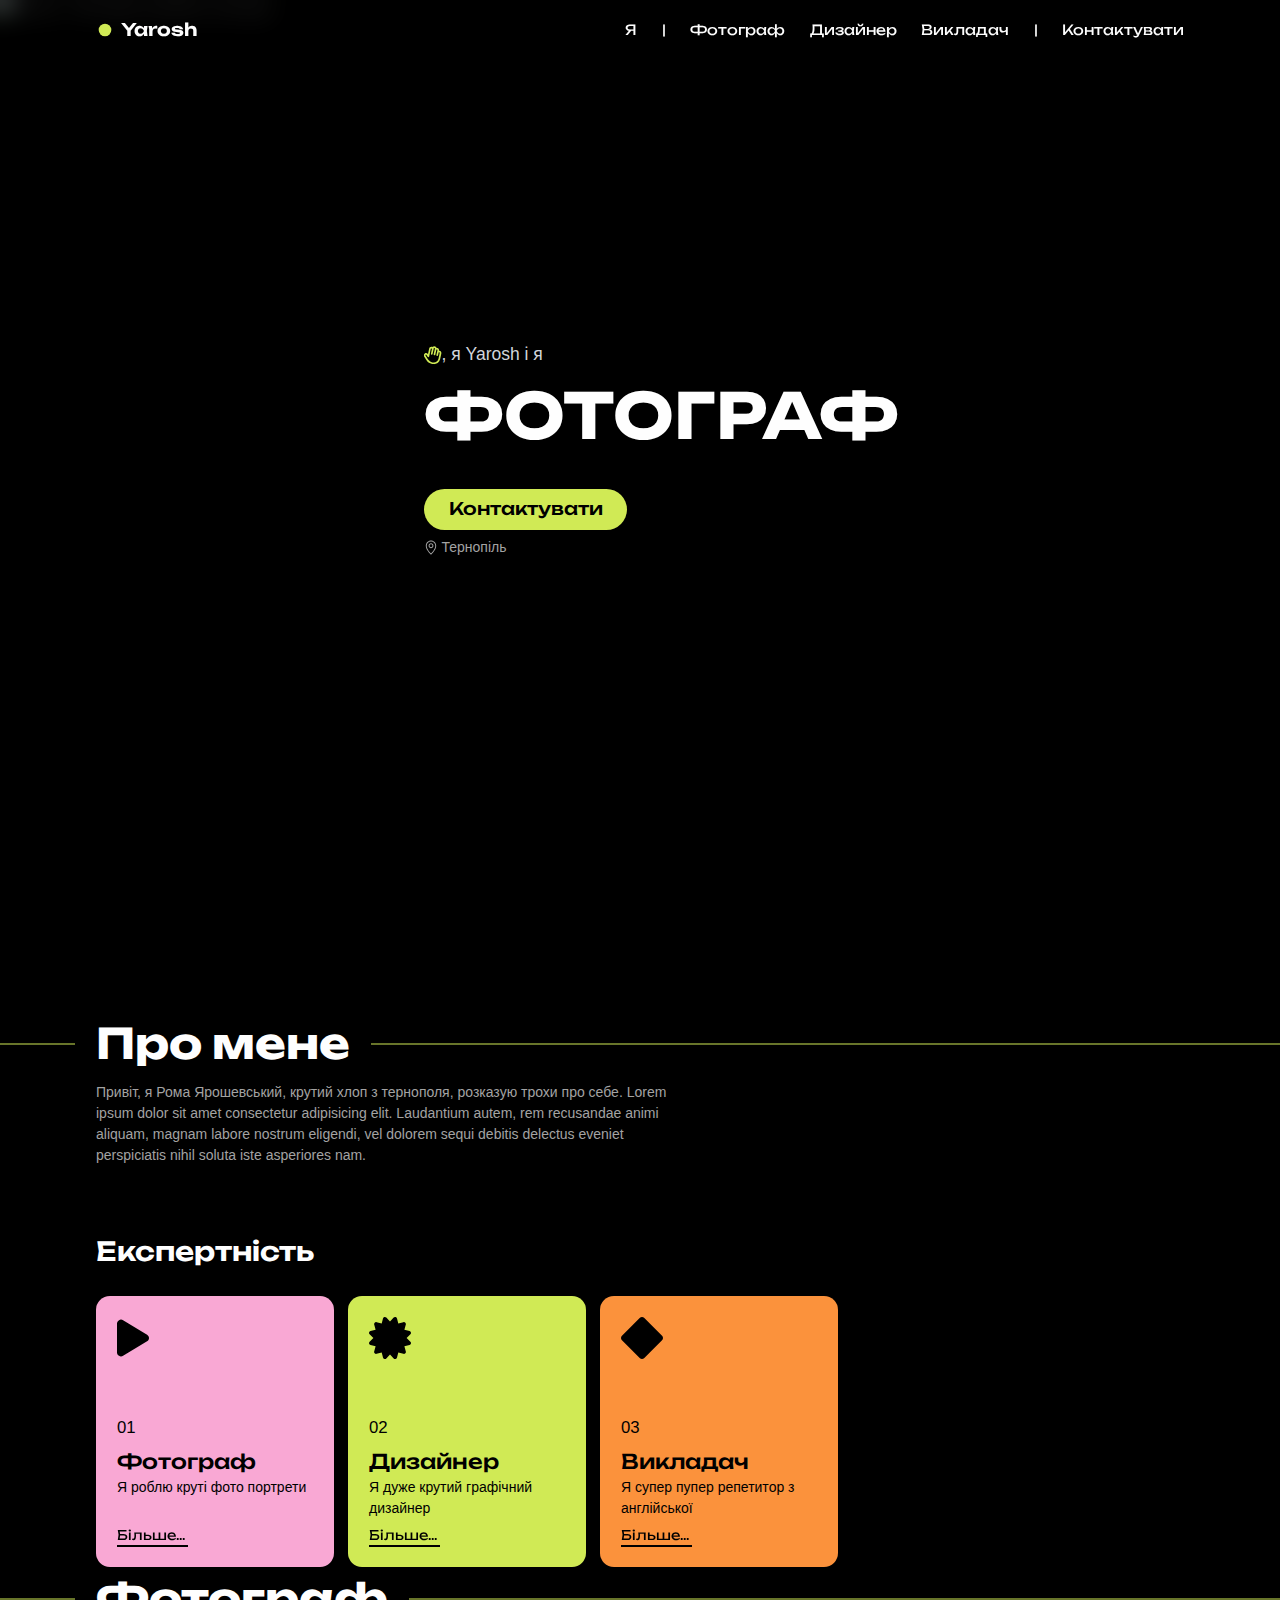
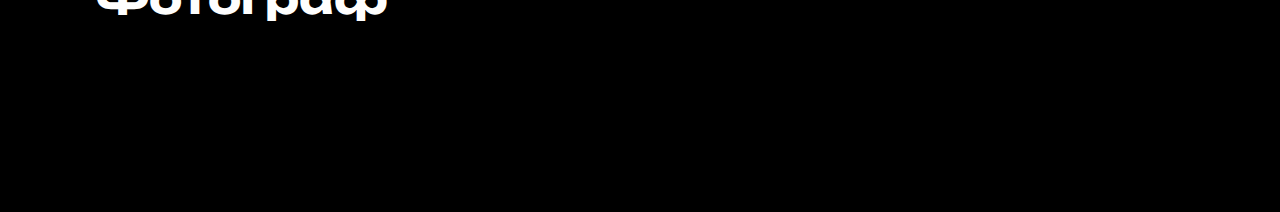
==== index.html @ 1e0125aa "modify a lot" ====
<!DOCTYPE html>
<html lang="uk" class="scroll-smooth">
<head>
    <meta charset="UTF-8">
    <meta name="viewport" content="width=device-width, initial-scale=1.0">
    <title>Yarosh</title>

    <link rel="shortcut icon" href="./static/img/logo.svg" type="image/svg+xml">
    <link rel="stylesheet" href="./static/index.css">
    <script src="./static/index.js" defer></script>
    <script src="./static/tw.js"></script>
</head>
<body class="bg-black overflow-x-hidden mb-52">
    <nav class="top-0 fixed w-screen left-0 bg-black bg-opacity-70 py-5 backdrop-blur-md z-10">
        <section class="flex justify-between items-center">
            <h1 class="font-semibold text-xl flex items-center gap-2 select-none">
                <img src="./static/img/logo.svg" alt="Yarosh - Фотограф, дизайнер, викладач" class="w-5">
                Yarosh
            </h1>
            <div class="flex gap-7">
                <a href="#about">Я</a>
                <a class="dummy select-none">|</a>
                <a href="#photo">Фотограф</a>
                <a href="#design">Дизайнер</a>
                <a href="#tutor">Викладач</a>
                <a class="dummy select-none">|</a>
                <a href="#contact">Контактувати</a>
            </div>
        </section>
    </nav>
    <section class="max-w-none min-h-screen py-16 flex-col flex justify-center items-end">
        <img class="absolute h-screen left-0 top-0 -z-10" 
            src="./static/img/hero.jpg" alt="Yarosh - Фотограф, дизайнер, викладач">
        <div style="width:800px">
            <p class="text-xl flex items-center mb-5 text-gray-300">
                <img src="./static/img/hero.hand.svg" alt="Hello!" class="w-5 rotate-12">,
                я Yarosh і я
            </p>
            <h1 class="text-7xl uppercase font-bold" data-hero-changing-text></h1>
            <a href="#contact" class="brand-btn">Контактувати</a>
            <p class="flex gap-1 mt-2">
                <img src="./static/img/hero.pin.svg" alt="Я з Тернополя" class="w-4">
                Тернопіль
            </p>
        </div>
    </section>
    <section id="about" class="mt-32">
        <h1 class="section-title">Про мене <div class="line"></div></h1>
        <p class="mt-2">
            Привіт, я Рома Ярошевський, крутий хлоп з тернополя, розказую трохи про себе.
            Lorem ipsum dolor sit amet consectetur adipisicing elit. Laudantium autem, rem recusandae animi aliquam, magnam labore nostrum eligendi, vel dolorem sequi debitis delectus eveniet perspiciatis nihil soluta iste asperiores nam.
        </p>
        <h2 class="text-3xl font-semibold mt-20">Експертність</h2>
        <div class="flex gap-4 mt-8">
            <div class="card bg-pink-300">
                <img src="./static/img/about.camera.svg" alt="Я фотограф">
                <p class="header">01</p>
                <h3 class="title">Фотограф</h3>
                <div class="bottom-wrapper">
                    <p class="desc">Я роблю круті фото портрети</p>
                    <a href="#photo" class="cta">Більше...</a>
                </div>
            </div>
            <div class="card" style="background-color: var(--brand1)">
                <img src="./static/img/about.design.svg" alt="Я графічний дизайнер">
                <p class="header">02</p>
                <h3 class="title">Дизайнер</h3>
                <div class="bottom-wrapper">
                    <p class="desc">Я дуже крутий графічний дизайнер</p>
                    <a href="#design" class="cta">Більше...</a>
                </div>
            </div>
            <div class="card bg-orange-400">
                <img src="./static/img/about.tutor.svg" alt="Я викладач">
                <p class="header">03</p>
                <h3 class="title">Викладач</h3>
                <div class="bottom-wrapper">
                    <p class="desc">Я супер пупер репетитор з англійської</p>
                    <a href="#tutor" class="cta">Більше...</a>
                </div>
            </div>
        </div>
    </section>
    <section id="photo">
        <h1 class="section-title">Фотограф<div class="line"></div></h1>
    </section>
</body>
</html>
---- static/index.css ----
@import url('https://fonts.googleapis.com/css2?family=Unbounded:wght@200..900&display=swap');

:root {
    --brand1: #e48334;
    --brand1: #d0ea55;
    --bg1: #000;
    --color1: #fefefe;
    --color2: #a3a3a3;
    --font1: 'Unbounded', sans-serif;
    --font2: 'Montserrat', sans-serif;
    font-size: 14px;
}
* {
    font-size: 1em;
    margin: 0;
    padding: 0;
    box-sizing: border-box;
    color: var(--color2);
    font-family: var(--font2);
}
h1, h2, h3, h4, h5, h6 {
    color: var(--color1);
    font-family: var(--font1);
}
h1 { font-size: 3em; font-weight: 800; }
h2 { font-size: 1.8em; font-weight: 700; }
h3 { font-size: 1.6em; font-weight: 650; }
h4 { font-size: 1.4em; font-weight: 600; }
h5 { font-size: 1.2em; font-weight: 600; }

p {
    max-width: 600px;
}

.brand-btn {
    background-color: var(--brand1);
    color: var(--bg1);
    padding: .5rem 1.75rem;
    font-size: 1.25rem;
    margin-top: 3rem;
    border-radius: 100rem;
    font-family: var(--font1);
    font-weight: 500;
    transition: 50ms;
    display: inline-block;
    text-decoration: none;
}
.brand-btn:hover {
    opacity: .8;
}

nav a {
    color: var(--color1);
    font-weight: 400;
    font-family: var(--font1);
    transition: 50ms;
}
nav a:not(.dummy):hover {
    color: var(--brand1);
}

section {
    max-width: 1200px;
    margin-left: auto;
    margin-right: auto;
    padding: 0 4rem;
}
.section-title {
    font-size: 3rem;
    font-weight: 700;
    position: relative;
    background-color: var(--bg1);
    width: fit-content;
    padding: 0 1.5rem;
    left: -1.5rem;
}
.section-title .line {
    width: 200vw;
    height: 1px;
    position: absolute;
    background-color: var(--brand1);
    top: 50%;
    translate: -50% -50%;
    z-index: -1;
}

/* --- end global styles --- */

#about .card {
    width: 17rem;
    max-width: 100%;
    padding: 1.5rem;
    border-radius: 1rem;
    display: flex;
    flex-direction: column;
    align-items: flex-start;
}
#about .card * {
    color: var(--bg1);
}
#about .card img {
    height: 3rem;
    margin-bottom: 4rem;
}
#about .card .header {
    font-size: 1.2rem;
    margin-bottom: .5rem;
}
#about .card .title {
    font-size: 1.45rem;
    font-weight: 500;
}
#about .card .bottom-wrapper {
    flex: 1;
    display: flex;
    height: auto;
    flex-direction: column;
    justify-content: space-between;
}
#about .card .cta {
    font-family: var(--font1);
    font-size: .95rem;
    font-weight: 400;
    position: relative;
    margin-top: .5rem;
    width: fit-content;
}
#about .card .cta::before {
    content: '';
    position: absolute;
    width: 105%;
    height: 2px; 
    background-color: var(--bg1);
    bottom: .05rem; 
    left: 0;
    translate: 0 100%;
    transition: 100ms;
}
#about .card .cta:hover::before {
    width: 120%;
}
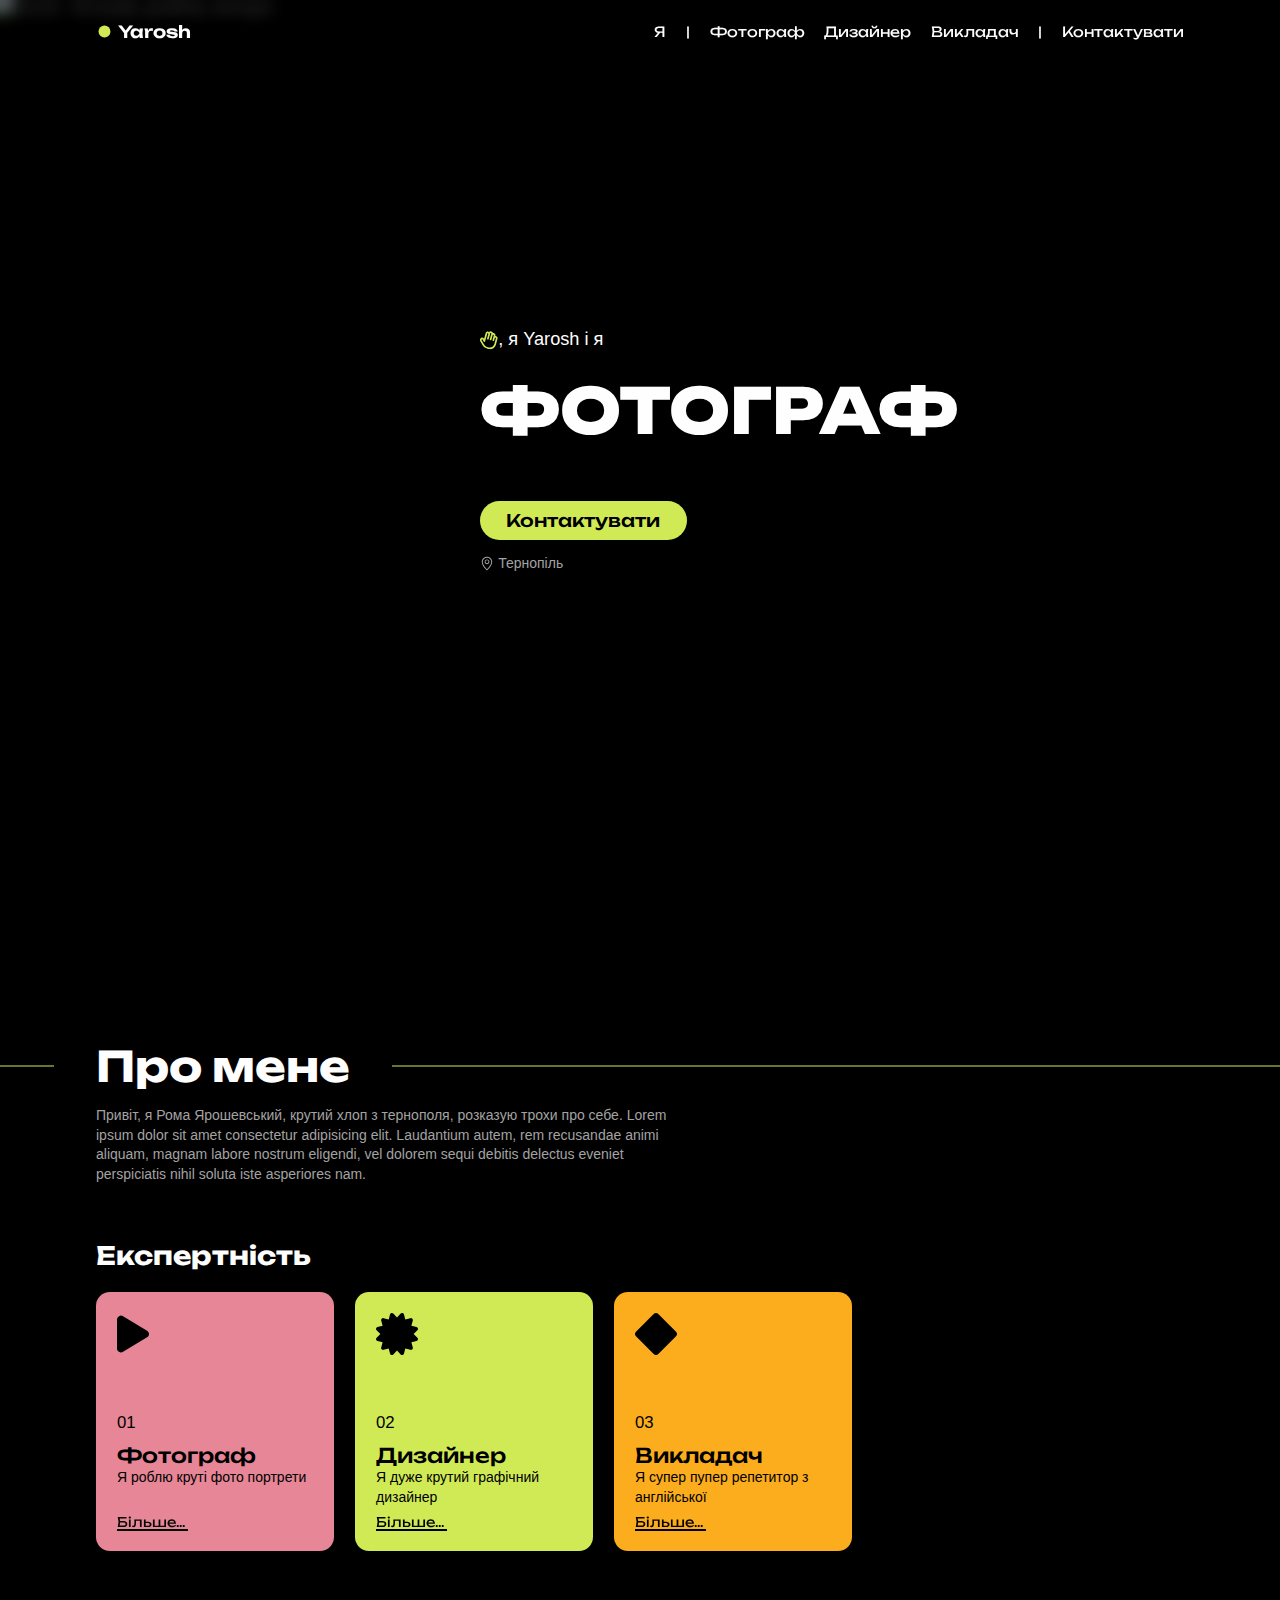
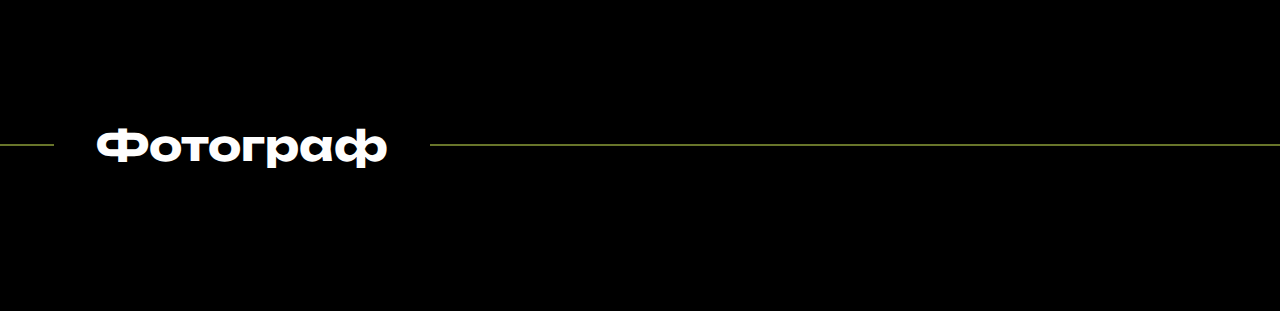
==== commit 63148a51: "remove tw" ====
--- a/index.html
+++ b/index.html
@@ -1,5 +1,5 @@
 <!DOCTYPE html>
-<html lang="uk" class="scroll-smooth">
+<html lang="uk">
 <head>
     <meta charset="UTF-8">
     <meta name="viewport" content="width=device-width, initial-scale=1.0">
@@ -8,51 +8,48 @@
     <link rel="shortcut icon" href="./static/img/logo.svg" type="image/svg+xml">
     <link rel="stylesheet" href="./static/index.css">
     <script src="./static/index.js" defer></script>
-    <script src="./static/tw.js"></script>
 </head>
-<body class="bg-black overflow-x-hidden mb-52">
-    <nav class="top-0 fixed w-screen left-0 bg-black bg-opacity-70 py-5 backdrop-blur-md z-10">
-        <section class="flex justify-between items-center">
-            <h1 class="font-semibold text-xl flex items-center gap-2 select-none">
-                <img src="./static/img/logo.svg" alt="Yarosh - Фотограф, дизайнер, викладач" class="w-5">
+<body>
+    <nav>
+        <section>
+            <h1>
+                <img src="./static/img/logo.svg" alt="Yarosh - Фотограф, дизайнер, викладач">
                 Yarosh
             </h1>
-            <div class="flex gap-7">
+            <div class="menu">
                 <a href="#about">Я</a>
-                <a class="dummy select-none">|</a>
+                <a class="dummy">|</a>
                 <a href="#photo">Фотограф</a>
                 <a href="#design">Дизайнер</a>
                 <a href="#tutor">Викладач</a>
-                <a class="dummy select-none">|</a>
+                <a class="dummy">|</a>
                 <a href="#contact">Контактувати</a>
             </div>
         </section>
     </nav>
-    <section class="max-w-none min-h-screen py-16 flex-col flex justify-center items-end">
-        <img class="absolute h-screen left-0 top-0 -z-10" 
-            src="./static/img/hero.jpg" alt="Yarosh - Фотограф, дизайнер, викладач">
-        <div style="width:800px">
-            <p class="text-xl flex items-center mb-5 text-gray-300">
-                <img src="./static/img/hero.hand.svg" alt="Hello!" class="w-5 rotate-12">,
-                я Yarosh і я
+    <section id="hero">
+        <img src="./static/img/hero.jpg" alt="Yarosh - Фотограф, дизайнер, викладач" class="main-img">
+        <div class="textbox">
+            <p class="subtitle">
+                <img src="./static/img/hero.hand.svg" alt="Hello!">, я Yarosh і я
             </p>
-            <h1 class="text-7xl uppercase font-bold" data-hero-changing-text></h1>
+            <h1 class="title" data-hero-changing-text></h1>
             <a href="#contact" class="brand-btn">Контактувати</a>
-            <p class="flex gap-1 mt-2">
+            <p class="location">
                 <img src="./static/img/hero.pin.svg" alt="Я з Тернополя" class="w-4">
                 Тернопіль
             </p>
         </div>
     </section>
-    <section id="about" class="mt-32">
+    <section id="about">
         <h1 class="section-title">Про мене <div class="line"></div></h1>
-        <p class="mt-2">
+        <p class="body">
             Привіт, я Рома Ярошевський, крутий хлоп з тернополя, розказую трохи про себе.
             Lorem ipsum dolor sit amet consectetur adipisicing elit. Laudantium autem, rem recusandae animi aliquam, magnam labore nostrum eligendi, vel dolorem sequi debitis delectus eveniet perspiciatis nihil soluta iste asperiores nam.
         </p>
-        <h2 class="text-3xl font-semibold mt-20">Експертність</h2>
-        <div class="flex gap-4 mt-8">
-            <div class="card bg-pink-300">
+        <h2>Експертність</h2>
+        <div class="cards-wrapper">
+            <div class="card" style="background-color:#e68696">
                 <img src="./static/img/about.camera.svg" alt="Я фотограф">
                 <p class="header">01</p>
                 <h3 class="title">Фотограф</h3>
@@ -70,7 +67,7 @@
                     <a href="#design" class="cta">Більше...</a>
                 </div>
             </div>
-            <div class="card bg-orange-400">
+            <div class="card" style="background-color:#fbad1d">
                 <img src="./static/img/about.tutor.svg" alt="Я викладач">
                 <p class="header">03</p>
                 <h3 class="title">Викладач</h3>
--- a/static/index.css
+++ b/static/index.css
@@ -30,15 +30,29 @@
 
 p {
     max-width: 600px;
-}
+    line-height: 1.4;
+}
+html {
+    scroll-behavior: smooth;
+}
+body {
+    background-color: var(--bg1);
+    overflow-x: hidden;
+
+    margin-bottom: 10em;
+}
+a {
+    text-decoration: none;
+}
+
 
 .brand-btn {
     background-color: var(--brand1);
     color: var(--bg1);
-    padding: .5rem 1.75rem;
-    font-size: 1.25rem;
-    margin-top: 3rem;
-    border-radius: 100rem;
+    padding: .5em 1.5em;
+    font-size: 1.25em;
+    margin-top: 3em;
+    border-radius: 100em;
     font-family: var(--font1);
     font-weight: 500;
     transition: 50ms;
@@ -49,11 +63,44 @@
     opacity: .8;
 }
 
+nav {
+    position: fixed;
+    top: 0;
+    left: 0;
+    background-color: #0009;
+    width: 100%;
+    padding: 1.5em 0;
+    backdrop-filter: blur(.5em);
+    z-index: 10;
+}
+nav section {
+    display: flex;
+    justify-content: space-between;
+    align-items: center;
+}
+nav h1 {
+    font-weight: 600;
+    font-size: 1.2em;
+    display: flex;
+    align-items: center;
+    gap: .3em;
+    user-select: none;
+}
+nav h1 img {
+    width: 1em;
+}
+nav .menu {
+    display: flex;
+    gap: 1.4em;
+}
 nav a {
     color: var(--color1);
     font-weight: 400;
     font-family: var(--font1);
     transition: 50ms;
+}
+nav a.dummy {
+    user-select: none;
 }
 nav a:not(.dummy):hover {
     color: var(--brand1);
@@ -63,16 +110,16 @@
     max-width: 1200px;
     margin-left: auto;
     margin-right: auto;
-    padding: 0 4rem;
+    padding: 0 4em;
 }
 .section-title {
-    font-size: 3rem;
+    font-size: 3em;
     font-weight: 700;
     position: relative;
     background-color: var(--bg1);
     width: fit-content;
-    padding: 0 1.5rem;
-    left: -1.5rem;
+    padding: 0 1em;
+    left: -1em;
 }
 .section-title .line {
     width: 200vw;
@@ -86,11 +133,71 @@
 
 /* --- end global styles --- */
 
+#hero {
+    max-width: none;
+    min-height: 100svh;
+    padding: 3em 0;
+    display: flex;
+    flex-direction: column;
+    justify-content: center;
+    align-items: end;
+}
+#hero .main-img {
+    position: absolute;
+    height: 100%;
+    left: 0;
+    top: 0;
+    z-index: -1;
+}
+#hero .textbox {
+    width: 800px;
+    max-width: 100%;
+}
+#hero .textbox .subtitle {
+    display: flex;
+    align-items: center;
+    margin-bottom: 1em;
+    font-size: 1.3em;
+    color: var(--color1);
+}
+#hero .textbox .subtitle img {
+    rotate: 15deg;
+    width: 1em;
+}
+#hero .title {
+    font-size: 4.5em;
+    text-transform: uppercase;
+    font-weight: 800;
+}
+#hero .location {
+    display: flex;
+    gap: .3em;
+    margin-top: 1em;
+}
+#hero .location img {
+    width: 1em;
+}
+
+
+#about {
+    margin-top: 10em;
+    margin-bottom: 12em;
+}
+#about .body {
+    margin-top: 1em;
+    margin-bottom: 4em;
+}
+#about .cards-wrapper {
+    display: flex;
+    gap: 1.5em;
+    margin-top: 1.5em;
+    flex-wrap: wrap;
+}
 #about .card {
-    width: 17rem;
+    width: 17em;
     max-width: 100%;
-    padding: 1.5rem;
-    border-radius: 1rem;
+    padding: 1.5em;
+    border-radius: 1em;
     display: flex;
     flex-direction: column;
     align-items: flex-start;
@@ -99,15 +206,15 @@
     color: var(--bg1);
 }
 #about .card img {
-    height: 3rem;
-    margin-bottom: 4rem;
+    height: 3em;
+    margin-bottom: 4em;
 }
 #about .card .header {
-    font-size: 1.2rem;
-    margin-bottom: .5rem;
+    font-size: 1.2em;
+    margin-bottom: .5em;
 }
 #about .card .title {
-    font-size: 1.45rem;
+    font-size: 1.45em;
     font-weight: 500;
 }
 #about .card .bottom-wrapper {
@@ -119,10 +226,10 @@
 }
 #about .card .cta {
     font-family: var(--font1);
-    font-size: .95rem;
+    font-size: .95em;
     font-weight: 400;
     position: relative;
-    margin-top: .5rem;
+    margin-top: .5em;
     width: fit-content;
 }
 #about .card .cta::before {
@@ -131,7 +238,7 @@
     width: 105%;
     height: 2px; 
     background-color: var(--bg1);
-    bottom: .05rem; 
+    bottom: .05em; 
     left: 0;
     translate: 0 100%;
     transition: 100ms;
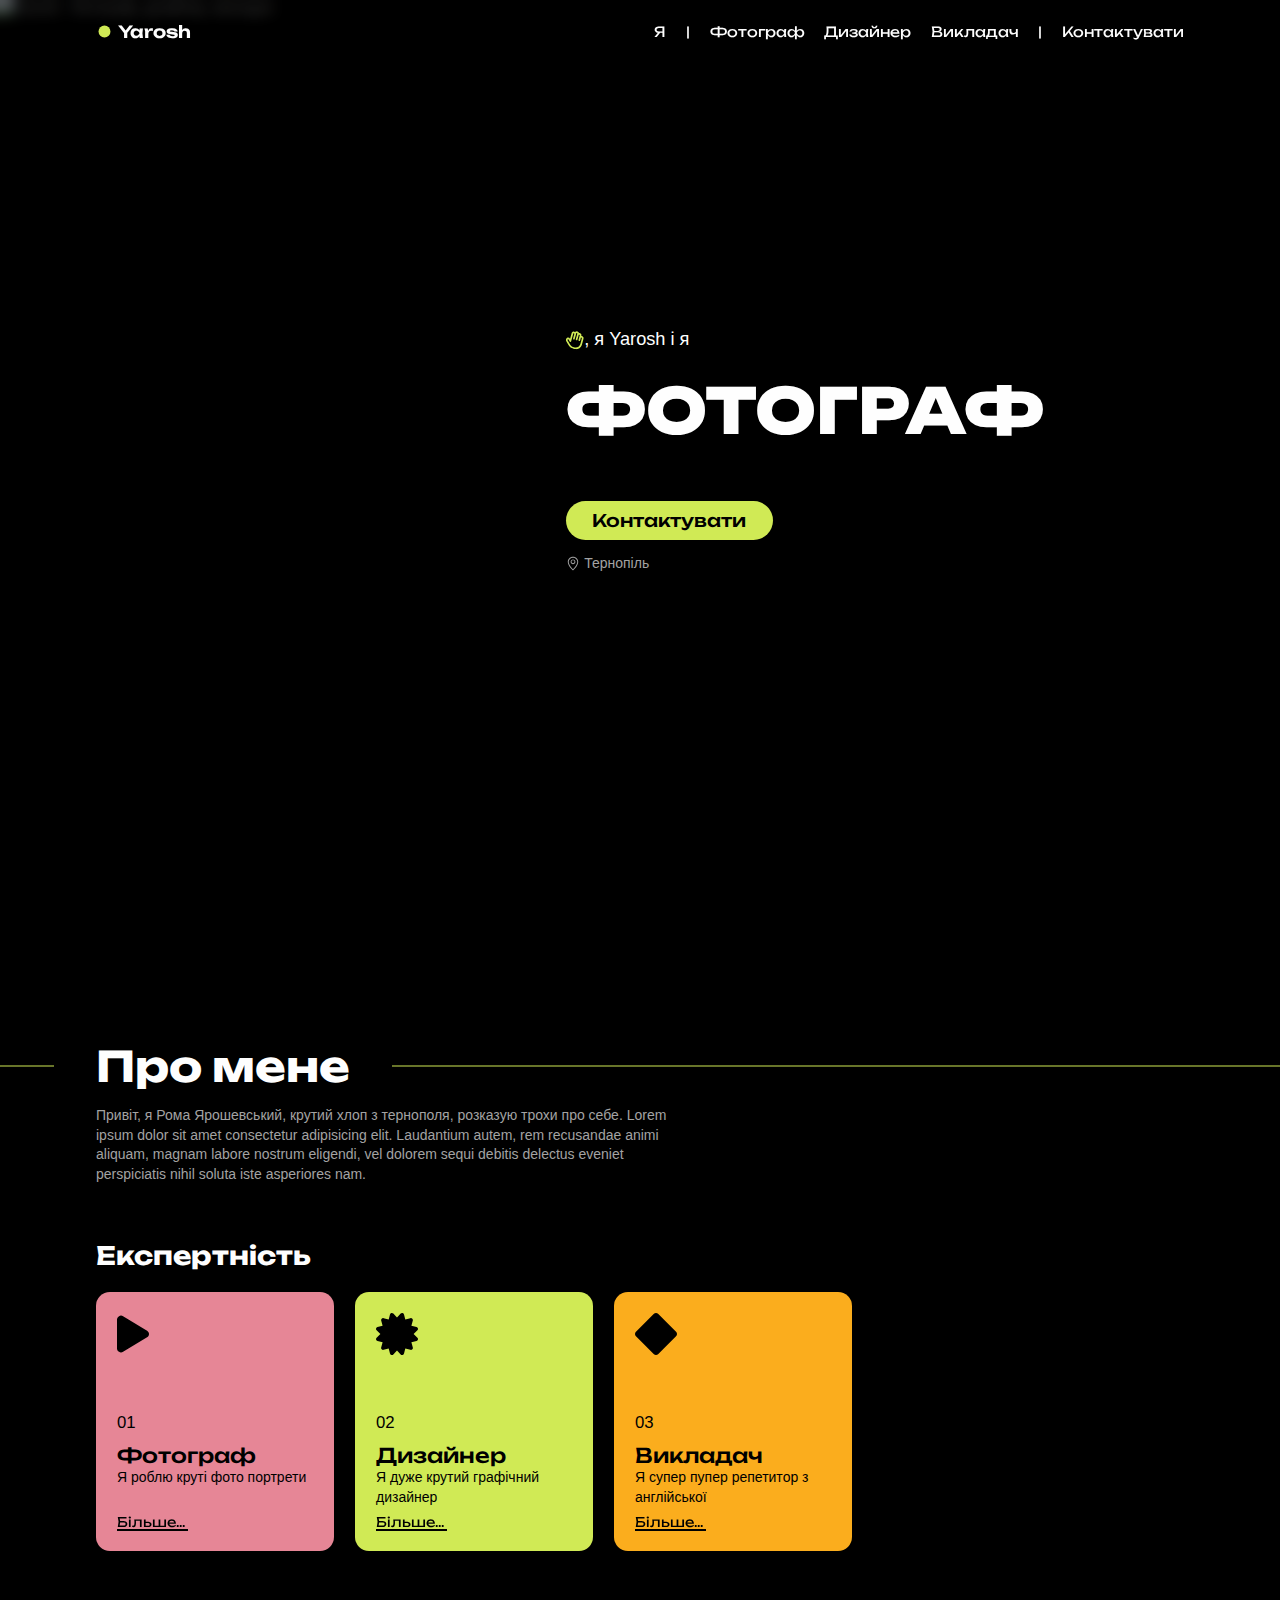
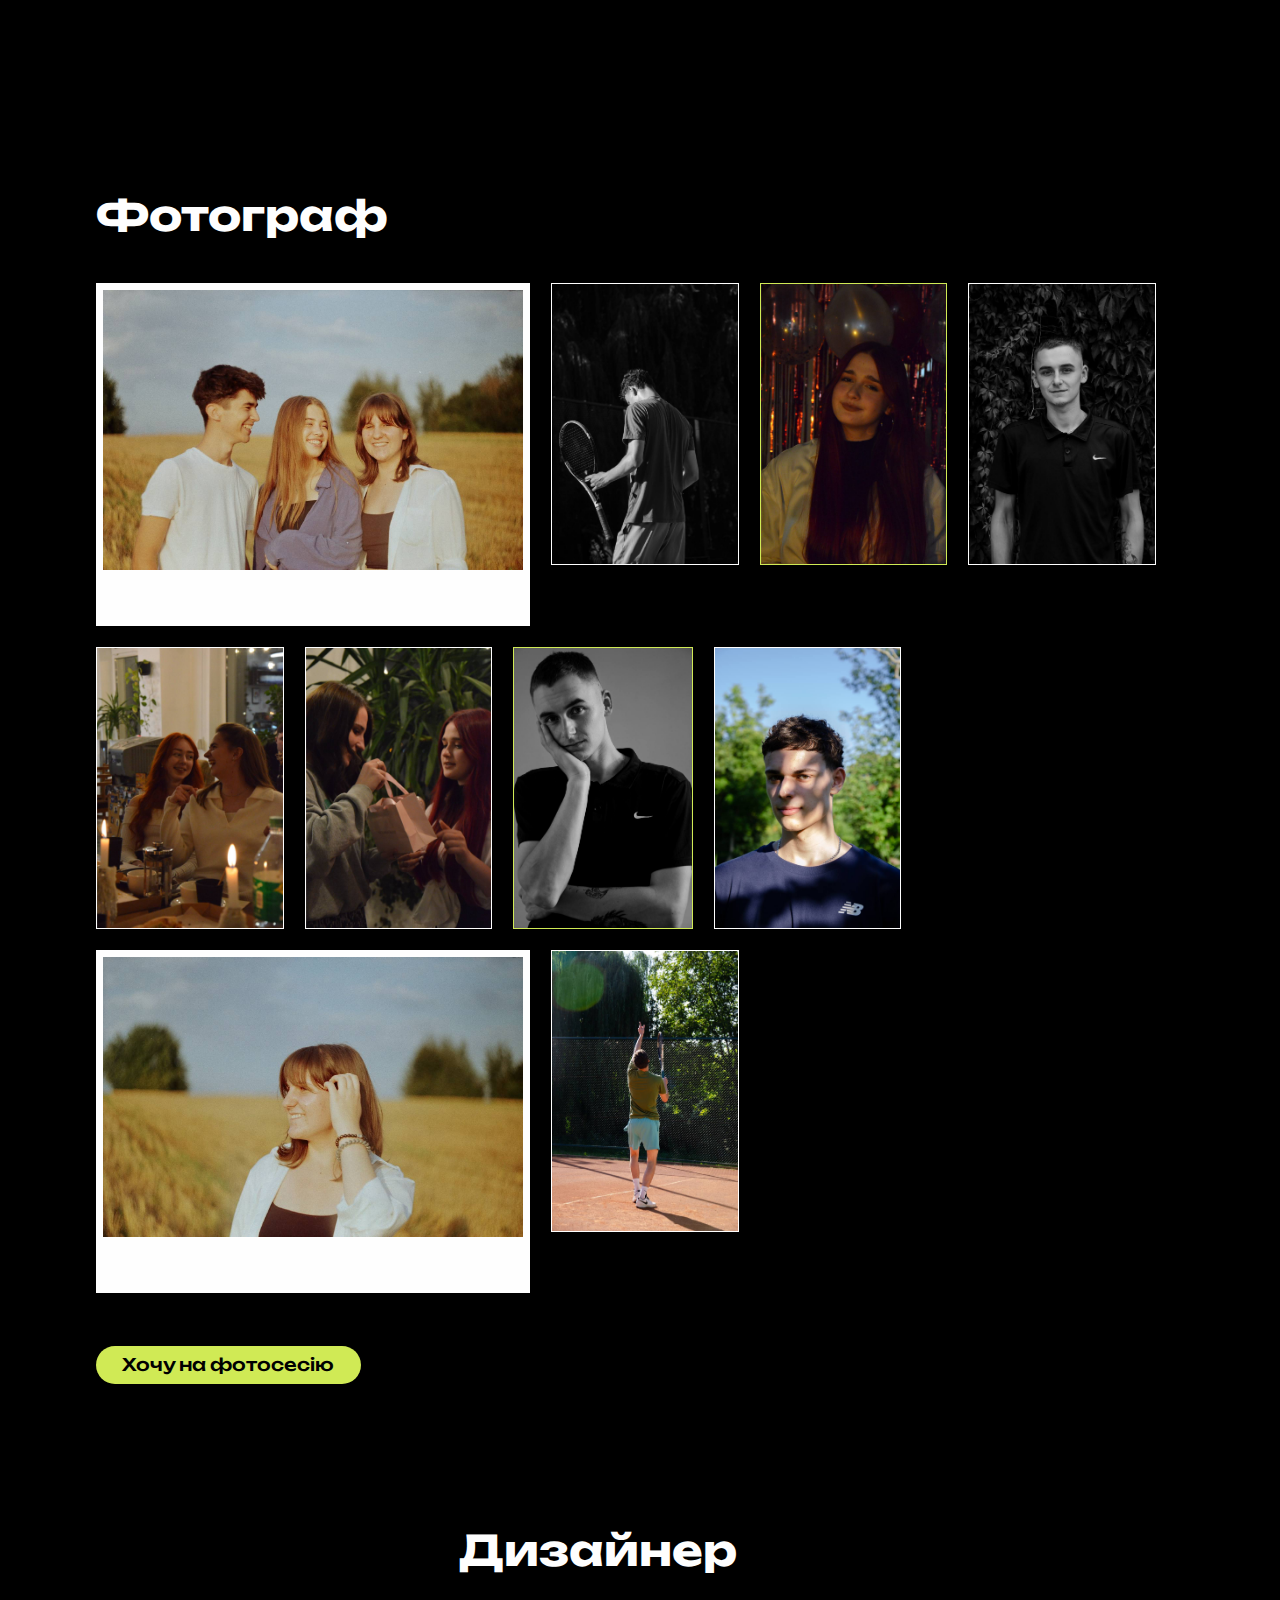
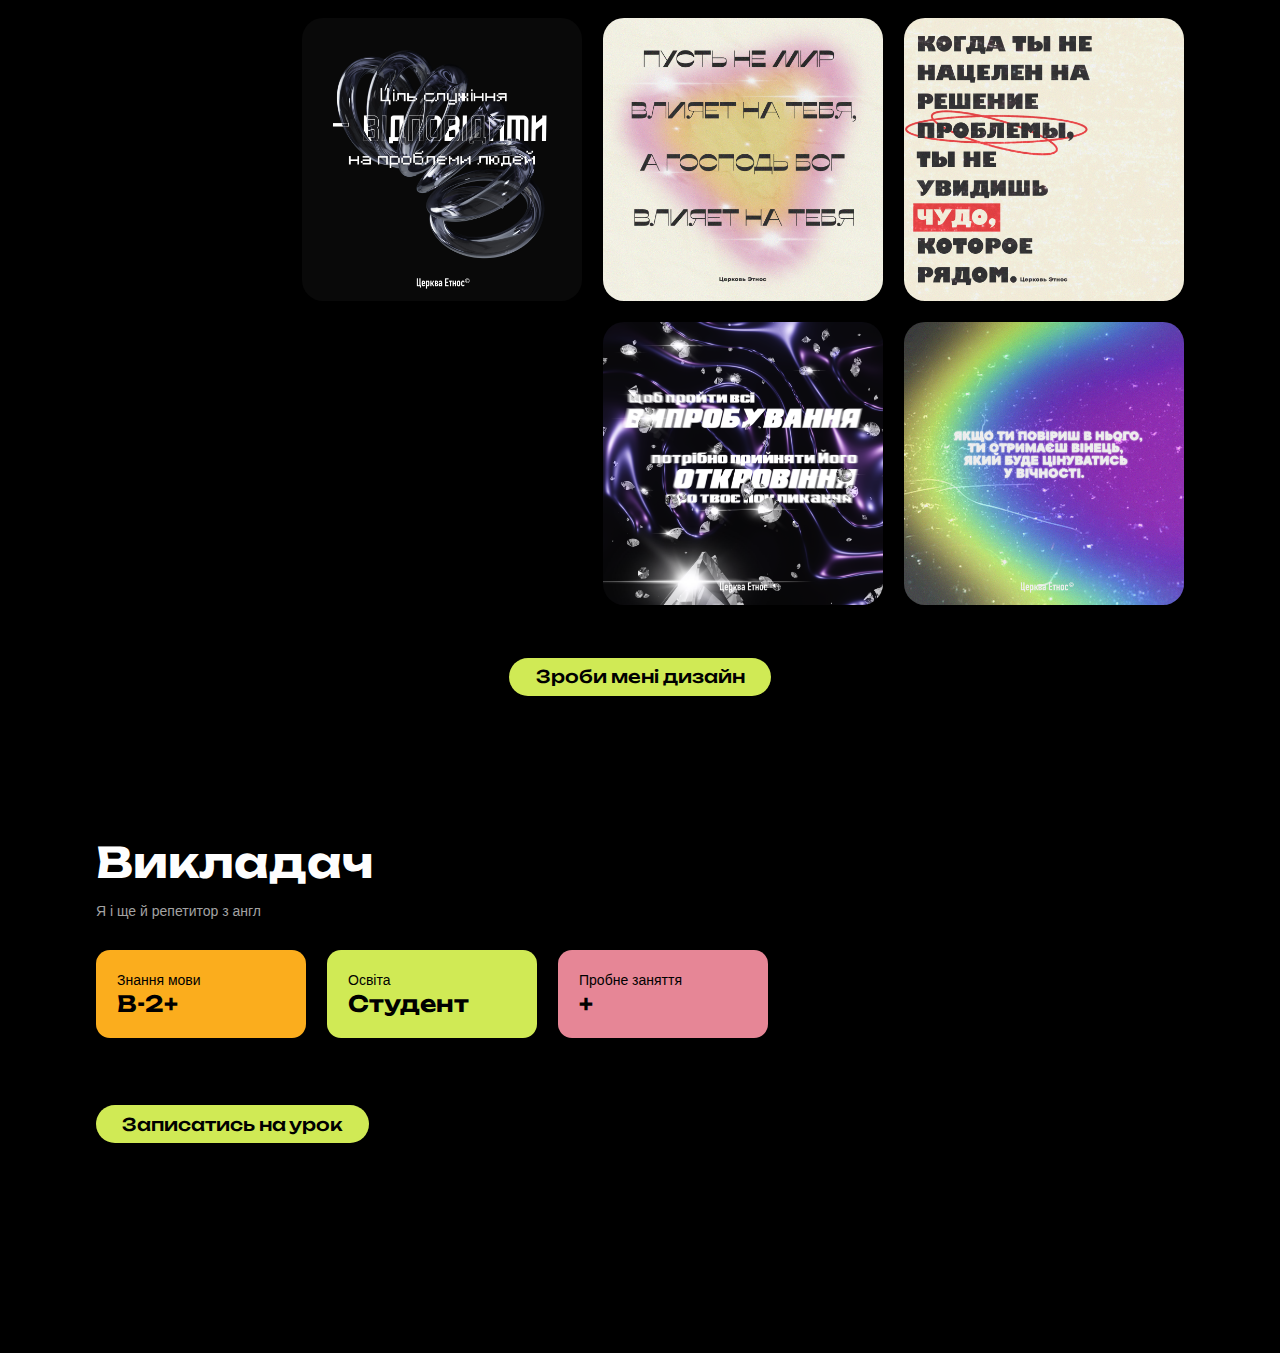
==== commit 515ce888: "write expertise sects" ====
--- a/index.html
+++ b/index.html
@@ -31,26 +31,26 @@
         <img src="./static/img/hero.jpg" alt="Yarosh - Фотограф, дизайнер, викладач" class="main-img">
         <div class="textbox">
             <p class="subtitle">
-                <img src="./static/img/hero.hand.svg" alt="Hello!">, я Yarosh і я
+                <img src="./static/img/icons/hand.svg" alt="Hello!">, я Yarosh і я
             </p>
             <h1 class="title" data-hero-changing-text></h1>
             <a href="#contact" class="brand-btn">Контактувати</a>
             <p class="location">
-                <img src="./static/img/hero.pin.svg" alt="Я з Тернополя" class="w-4">
+                <img src="./static/img/icons/pin.svg" alt="Я з Тернополя" class="w-4">
                 Тернопіль
             </p>
         </div>
     </section>
     <section id="about">
         <h1 class="section-title">Про мене <div class="line"></div></h1>
-        <p class="body">
+        <p class="section-subtitle">
             Привіт, я Рома Ярошевський, крутий хлоп з тернополя, розказую трохи про себе.
             Lorem ipsum dolor sit amet consectetur adipisicing elit. Laudantium autem, rem recusandae animi aliquam, magnam labore nostrum eligendi, vel dolorem sequi debitis delectus eveniet perspiciatis nihil soluta iste asperiores nam.
         </p>
         <h2>Експертність</h2>
         <div class="cards-wrapper">
-            <div class="card" style="background-color:#e68696">
-                <img src="./static/img/about.camera.svg" alt="Я фотограф">
+            <div class="card" style="background-color:var(--brand2)">
+                <img src="./static/img/icons/camera.svg" alt="Я фотограф">
                 <p class="header">01</p>
                 <h3 class="title">Фотограф</h3>
                 <div class="bottom-wrapper">
@@ -58,8 +58,8 @@
                     <a href="#photo" class="cta">Більше...</a>
                 </div>
             </div>
-            <div class="card" style="background-color: var(--brand1)">
-                <img src="./static/img/about.design.svg" alt="Я графічний дизайнер">
+            <div class="card" style="background-color:var(--brand1)">
+                <img src="./static/img/icons/design.svg" alt="Я графічний дизайнер">
                 <p class="header">02</p>
                 <h3 class="title">Дизайнер</h3>
                 <div class="bottom-wrapper">
@@ -67,8 +67,8 @@
                     <a href="#design" class="cta">Більше...</a>
                 </div>
             </div>
-            <div class="card" style="background-color:#fbad1d">
-                <img src="./static/img/about.tutor.svg" alt="Я викладач">
+            <div class="card" style="background-color:var(--brand3)">
+                <img src="./static/img/icons/tutor.svg" alt="Я викладач">
                 <p class="header">03</p>
                 <h3 class="title">Викладач</h3>
                 <div class="bottom-wrapper">
@@ -79,7 +79,65 @@
         </div>
     </section>
     <section id="photo">
-        <h1 class="section-title">Фотограф<div class="line"></div></h1>
+        <h1 class="section-title expertise">Фотограф<div class="lines"></div></h1>
+        <div class="photos-wrapper">
+            <img class="vert" src="./static/img/photos/1.friends.jpg" alt="Фотопортрет">
+            <img src="./static/img/photos/5.guy-tennis-gray.jpg" alt="Фотопортрет">
+            <img class="green" src="./static/img/photos/2.girl-ballons.png" alt="Фотопортрет">
+            <img src="./static/img/photos/3.guy-gray-stand.jpg" alt="Фотопортрет">
+            <img src="./static/img/photos/2.girls-laugh.png" alt="Фотопортрет">
+            <img src="./static/img/photos/2.girls-pack.png" alt="Фотопортрет">
+            <img class="green" src="./static/img/photos/3.guy-gray-hand.jpg" alt="Фотопортрет">
+            <img src="./static/img/photos/4.guy-shadow.jpg" alt="Фотопортрет">
+            <img class="vert" src="./static/img/photos/1.girl-field.jpg" alt="Фотопортрет">
+            <img src="./static/img/photos/5.guy-tennis-color.jpg" alt="Фотопортрет">
+        </div>
+        <a href="#contact" class="brand-btn">Хочу на фотосесію</a>
+    </section>
+    <section id="design">
+        <h1 class="section-title expertise" style="text-align: center">Дизайнер</h1>
+        <div class="designs-wrapper">
+            <div class="design">
+                <img src="./static/img/design/1.png" alt="Графічний дизайн">
+                <p>Опис цього дизайну</p>
+            </div>
+            <div class="design">
+                <img src="./static/img/design/2.png" alt="Графічний дизайн">
+                <p>Опис цього дизайну</p>
+            </div>
+            <div class="design">
+                <img src="./static/img/design/3.png" alt="Графічний дизайн">
+                <p>Опис цього дизайну</p>
+            </div>
+            <div class="design">
+                <img src="./static/img/design/4.png" alt="Графічний дизайн">
+                <p>Опис цього дизайну</p>
+            </div>
+            <div class="design">
+                <img src="./static/img/design/5.png" alt="Графічний дизайн">
+                <p>Опис цього дизайну</p>
+            </div>
+        </div>
+        <a href="#contact" class="brand-btn cta">Зроби мені дизайн</a>
+    </section>
+    <section id="tutor">
+        <h1 class="section-title expertise">Викладач</h1>
+        <p class="section-subtitle">Я і ще й репетитор з англ</p>
+        <div class="features-wrapper">
+            <div class="feature" style="background-color: var(--brand3)">
+                <p class="title">Знання мови</p>
+                <h3 class="value">B-2+</h3>
+            </div>
+            <div class="feature" style="background-color: var(--brand1)">
+                <p class="title">Освіта</p>
+                <h3 class="value">Студент</h3>
+            </div>
+            <div class="feature" style="background-color: var(--brand2)">
+                <p class="title">Пробне заняття</p>
+                <h3 class="value">+</h3>
+            </div>
+        </div>
+        <a href="#contact" class="brand-btn">Записатись на урок</a>
     </section>
 </body>
 </html>--- a/static/index.css
+++ b/static/index.css
@@ -1,8 +1,9 @@
 @import url('https://fonts.googleapis.com/css2?family=Unbounded:wght@200..900&display=swap');
 
 :root {
-    --brand1: #e48334;
     --brand1: #d0ea55;
+    --brand2: #e68696;
+    --brand3: #fbad1d;
     --bg1: #000;
     --color1: #fefefe;
     --color2: #a3a3a3;
@@ -77,6 +78,8 @@
     display: flex;
     justify-content: space-between;
     align-items: center;
+    padding-top: 0;
+    padding-bottom: 0;
 }
 nav h1 {
     font-weight: 600;
@@ -110,7 +113,7 @@
     max-width: 1200px;
     margin-left: auto;
     margin-right: auto;
-    padding: 0 4em;
+    padding: 5em 4em;
 }
 .section-title {
     font-size: 3em;
@@ -130,6 +133,10 @@
     translate: -50% -50%;
     z-index: -1;
 }
+.section-subtitle {
+    margin-top: 1em;
+    margin-bottom: 4em;
+}
 
 /* --- end global styles --- */
 
@@ -140,11 +147,10 @@
     display: flex;
     flex-direction: column;
     justify-content: center;
-    align-items: end;
 }
 #hero .main-img {
     position: absolute;
-    height: 100%;
+    height: 100svh;
     left: 0;
     top: 0;
     z-index: -1;
@@ -152,6 +158,7 @@
 #hero .textbox {
     width: 800px;
     max-width: 100%;
+    margin-left: calc(66vh - 2em);
 }
 #hero .textbox .subtitle {
     display: flex;
@@ -180,12 +187,8 @@
 
 
 #about {
-    margin-top: 10em;
-    margin-bottom: 12em;
-}
-#about .body {
-    margin-top: 1em;
-    margin-bottom: 4em;
+    margin-top: 5em;
+    margin-bottom: 7em;
 }
 #about .cards-wrapper {
     display: flex;
@@ -245,4 +248,104 @@
 }
 #about .card .cta:hover::before {
     width: 120%;
+}
+
+
+.section-title.expertise {
+    margin-bottom: 1em;
+    width: 100%;
+}
+
+#photo .photos-wrapper {
+    display: flex;
+    flex-wrap: wrap;
+    gap: 1.5em   
+}
+#photo img {
+    height: 20em;
+    box-sizing: content-box;
+    border: 1px solid var(--color1);
+}
+#photo img.green {
+    border-color: var(--brand1);
+}
+#photo img.vert {
+    border: .5em solid var(--color1);
+    border-bottom-width: 4em;
+}
+
+#design .designs-wrapper {
+    display: flex;
+    flex-wrap: wrap;
+    justify-content: right;
+    gap: 1.5em;
+}
+
+#design .design {
+    width: 20em;
+    max-width: 100%;
+    border-radius: 1.5em;
+    overflow: hidden;
+    position: relative;
+}
+#design .design img {
+    width: 100%;
+    height: 100%;
+}
+#design .design p {
+    opacity: 0;
+    position: absolute;
+    bottom: 0;
+    left: 0;
+    padding: 1.5em;
+    background-color: #fffe;
+    width: 100%;
+    height: 100%;
+    display: flex;
+    align-items: center;
+    color: var(--bg1);
+    font-size: 1.2em;
+    transition: 300ms;
+}
+#design .design:hover p {
+    opacity: 1;
+}
+#design .cta {
+    margin-left: auto;
+    margin-right: auto;
+    display: block;
+    width: fit-content;
+}
+
+#tutor .section-title {
+    margin-bottom: 0;
+}
+#tutor .section-subtitle {
+    margin-bottom: 2em;
+}
+#tutor .features-wrapper {
+    display: flex;
+    flex-wrap: wrap;
+    gap: 1.5em;
+    margin-bottom: 1em;
+}
+#tutor .feature {
+    width: 15em;
+    max-width: 100%;
+    border-radius: 1em;
+    padding: 1.5em;
+}
+#tutor .feature * {
+    color: var(--bg1);
+}
+
+@media (max-width: 600px) {
+    :root {
+        font-size: 13px;
+    }
+
+    #photo img.vert {
+        height: unset;
+        width: 100%;
+    }
 }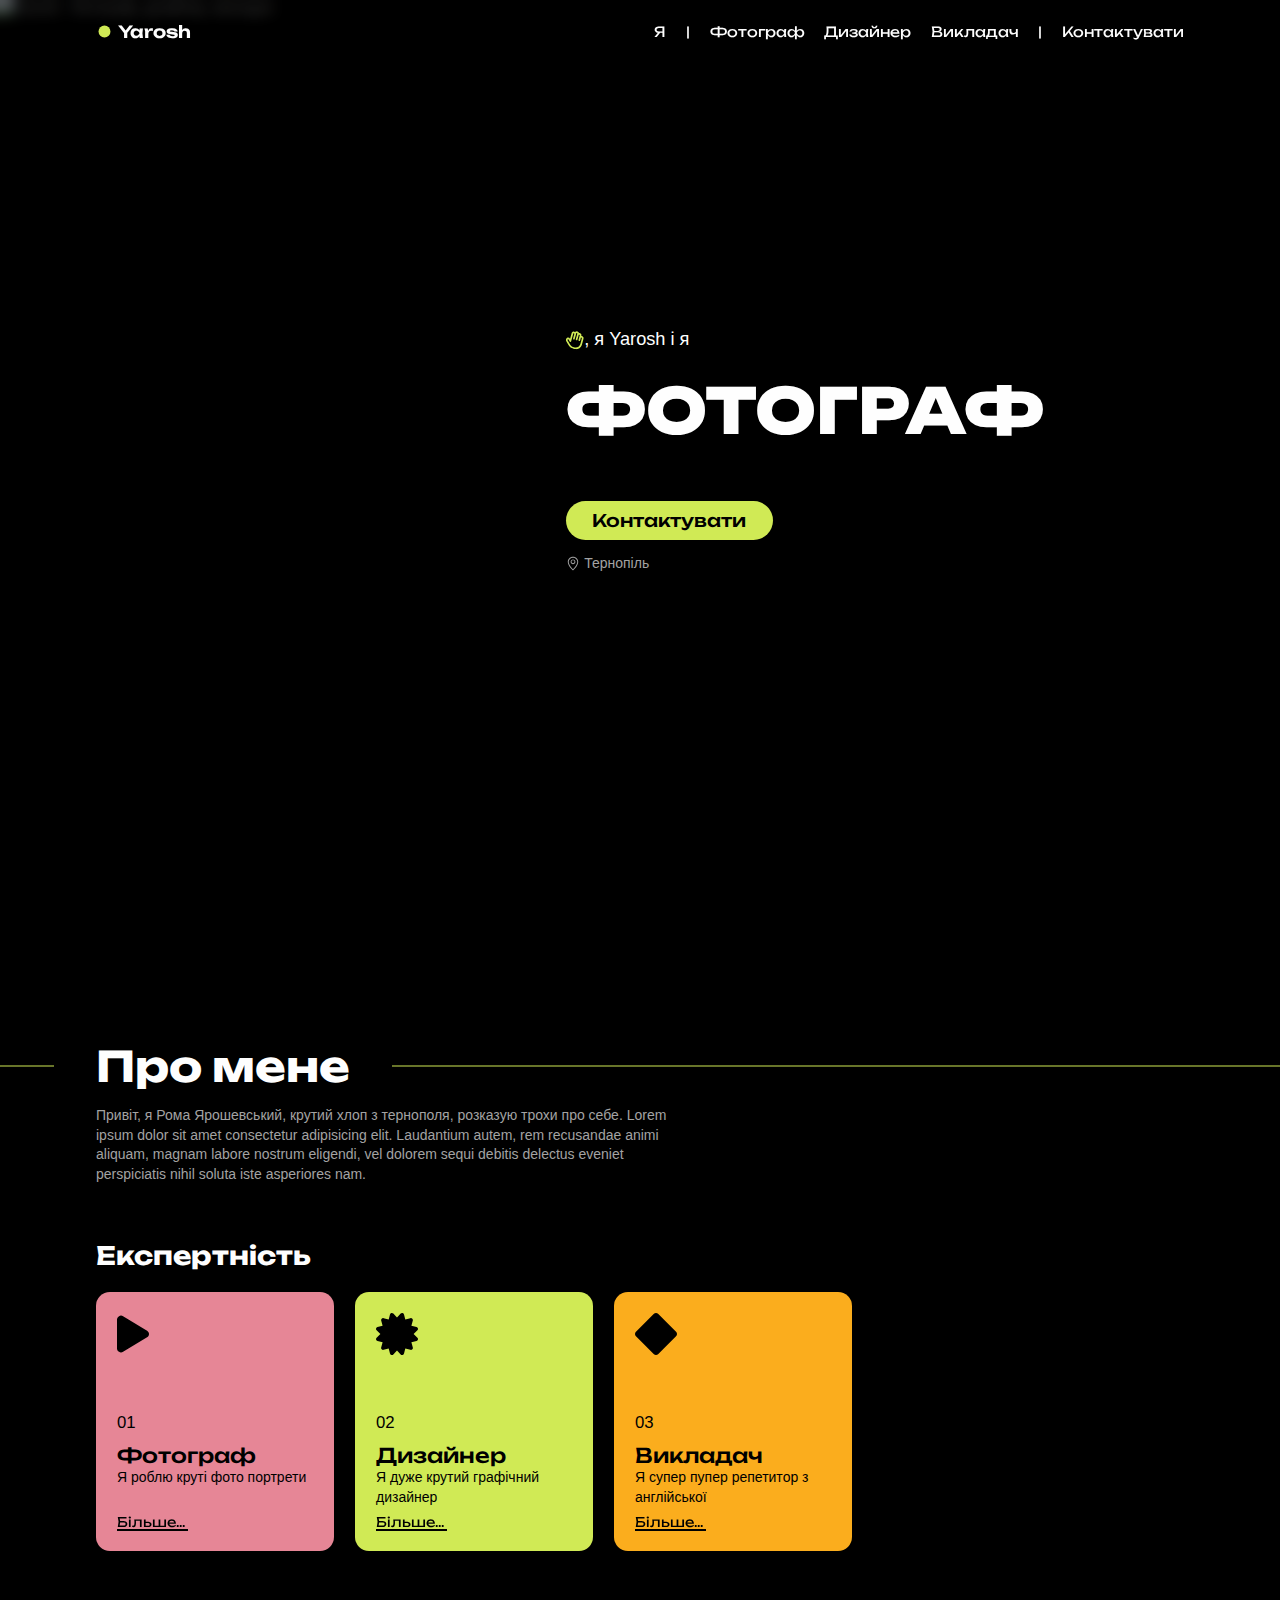
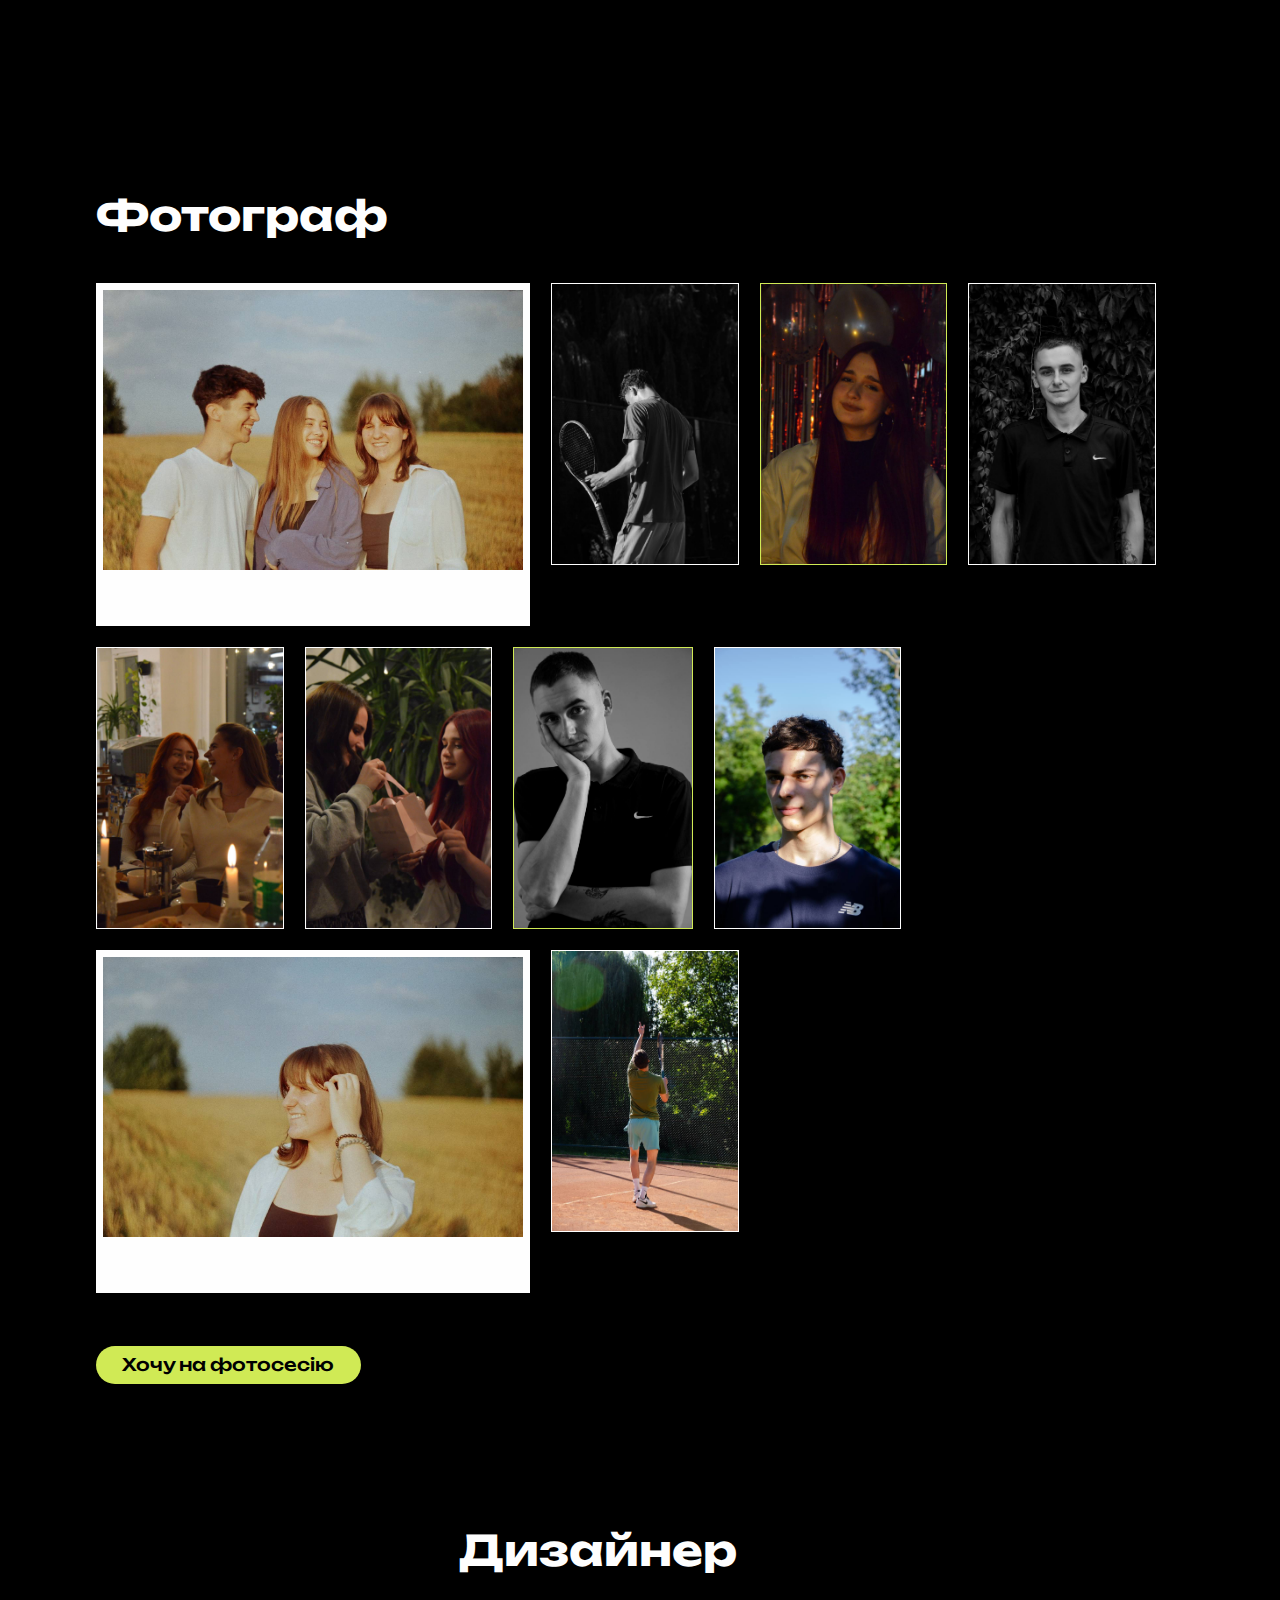
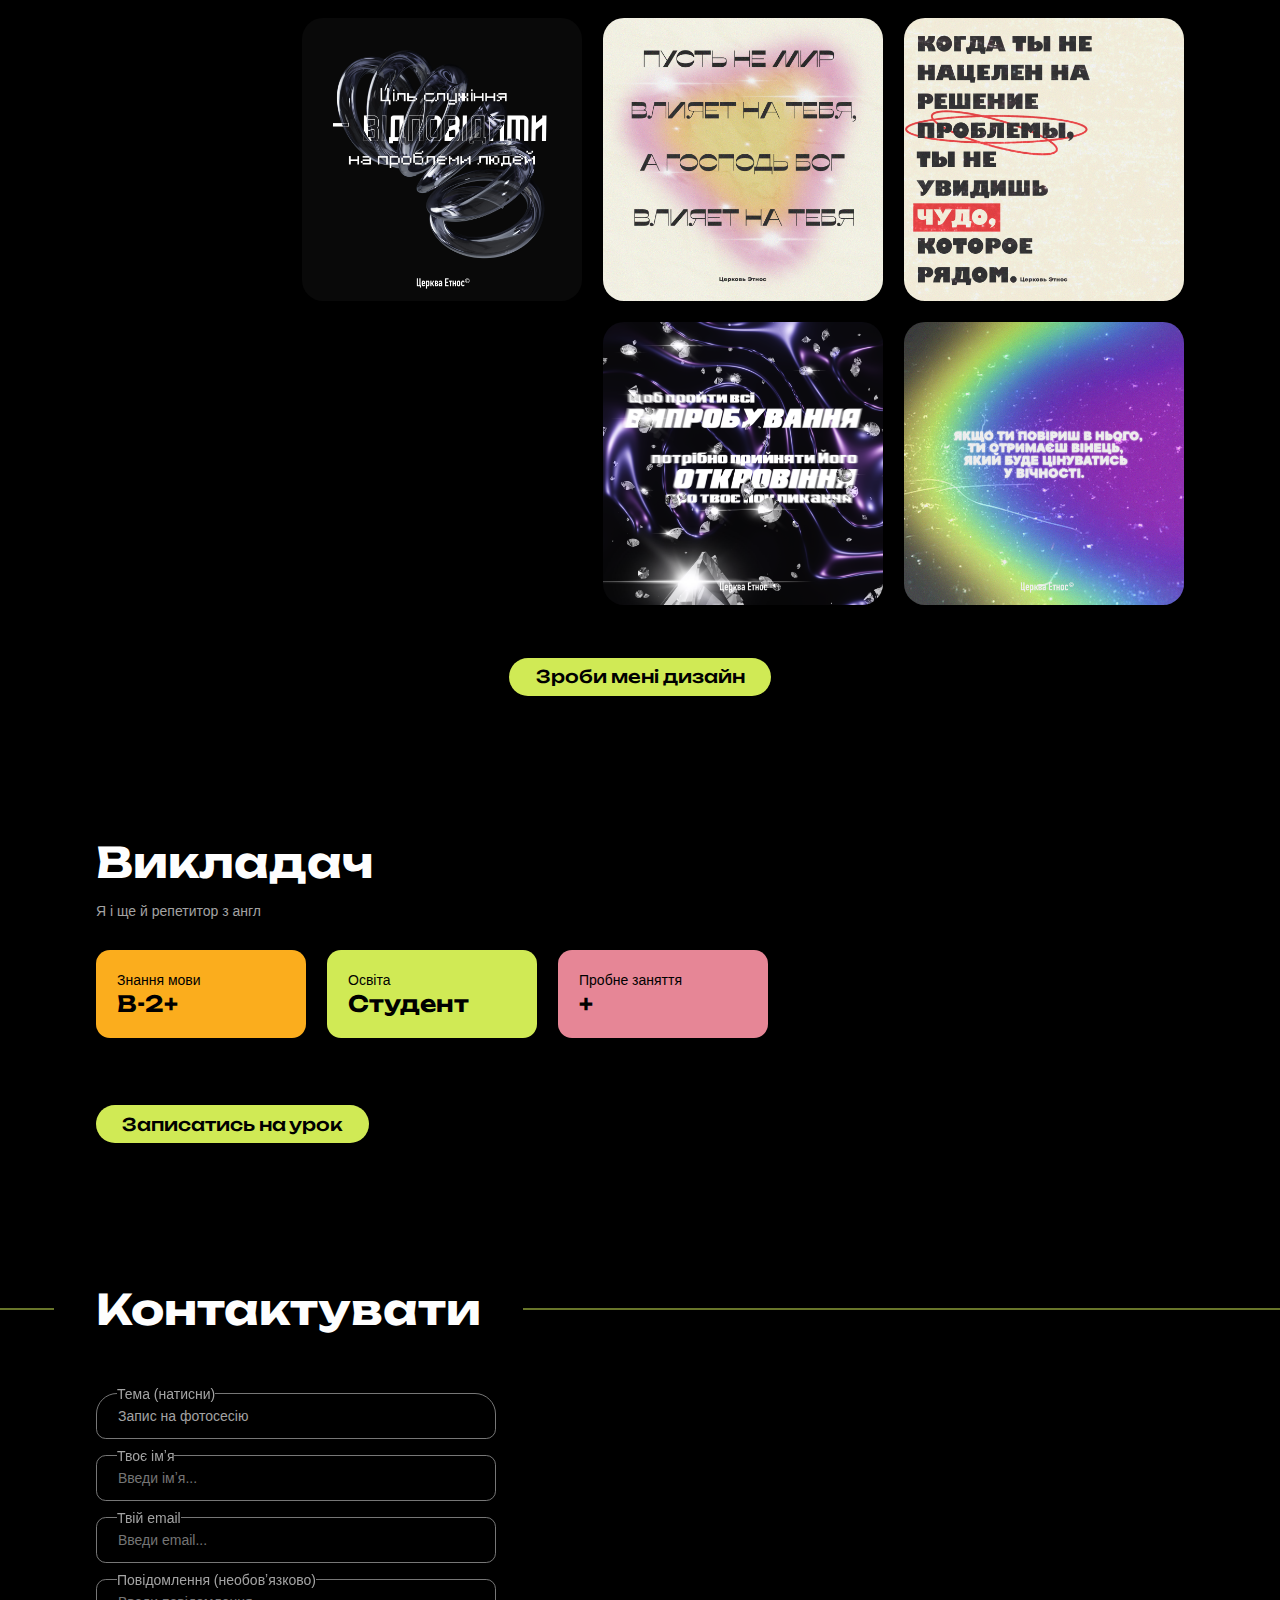
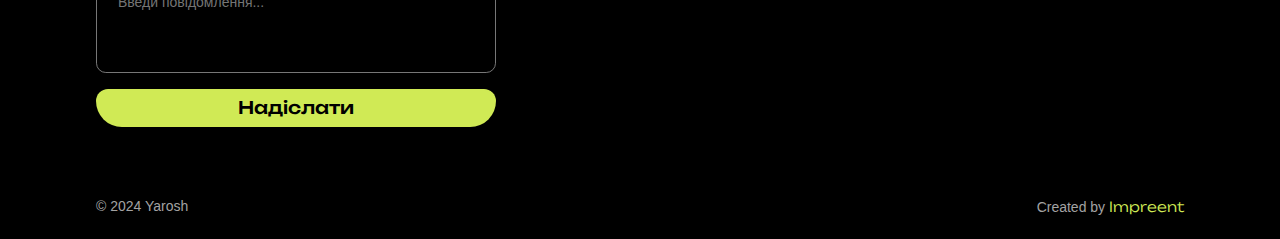
==== commit d3aad41c: "ok it doesnt" ====
--- a/index.html
+++ b/index.html
@@ -139,5 +139,33 @@
         </div>
         <a href="#contact" class="brand-btn">Записатись на урок</a>
     </section>
+    <section id="contact">
+        <h1 class="section-title">Контактувати<div class="line"></div></h1>
+        <!-- <form action="mailto:contact.yarosh@gmail.com" method="post" enctype="text/plain"> -->
+        <form>
+            <label for="subject-select">Тема (натисни)</label><br>
+            <select name="subject" id="subject-select">
+                <option value="photosession">Запис на фотосесію</option>
+                <option value="order-of-design">Замовлення дизайну</option>
+                <option value="lesson-arrangament">Запис на урок</option>
+                <option value="other">Інше</option>
+            </select><br>
+
+            <label for="name-inp">Твоє імʼя</label><br>
+            <input placeholder="Введи імʼя..." type="text" id="name-inp" name="name" required><br>
+
+            <label for="email-inp">Твій email</label><br>
+            <input placeholder="Введи email..." type="email" id="email-inp" name="email" required><br>
+
+            <label for="message-inp">Повідомлення (необовʼязково)</label><br>
+            <textarea placeholder="Введи повідомлення..." name="message" id="message-inp" rows="4"></textarea><br>
+
+            <button class="brand-btn" type="submit">Надіслати</button>
+        </form>
+    </section>
+    <footer>
+        <p class="copy">&copy; 2024 Yarosh</p>
+        <p class="watermark">Created by <a href="https://impreent.com">Impreent</a></p>
+    </footer>
 </body>
 </html>--- a/static/index.css
+++ b/static/index.css
@@ -39,8 +39,6 @@
 body {
     background-color: var(--bg1);
     overflow-x: hidden;
-
-    margin-bottom: 10em;
 }
 a {
     text-decoration: none;
@@ -59,6 +57,8 @@
     transition: 50ms;
     display: inline-block;
     text-decoration: none;
+    cursor: pointer;
+    border: 0;
 }
 .brand-btn:hover {
     opacity: .8;
@@ -109,7 +109,7 @@
     color: var(--brand1);
 }
 
-section {
+section, footer {
     max-width: 1200px;
     margin-left: auto;
     margin-right: auto;
@@ -339,6 +339,54 @@
     color: var(--bg1);
 }
 
+
+#contact .section-title {
+    margin-bottom: 1em;
+}
+#contact label {
+    position: relative;
+    left: 1.5em;
+    top: .6em;
+    background-color: var(--bg1);
+    border-radius: .2em;
+}
+#contact input, #contact select, #contact textarea {
+    background-color: #0000;
+    resize: none;
+    border: 1px solid #777;
+    padding: 1em 1.5em;
+    border-radius: .7em;
+    appearance: none;
+    width: 400px;
+    max-width: 100%;
+    outline: none;
+}
+#contact select {
+    border-top-left-radius: 1.5em;
+    border-top-right-radius: 1.5em;
+}
+#contact button {
+    margin-top: .7em;
+    border-radius: .7em .7em 1.5em 1.5em;
+    width: 400px;
+    max-width: 100%;
+}
+
+footer {
+    display: flex;
+    flex-wrap: wrap;
+    justify-content: space-between;
+    gap: .7em 1.5em;
+    padding-top: 0;
+    padding-bottom: 1.5em;
+}
+footer .watermark a {
+    font-family: var(--font1);
+    font-weight: 300;
+    color: var(--brand1);
+}
+
+
 @media (max-width: 600px) {
     :root {
         font-size: 13px;
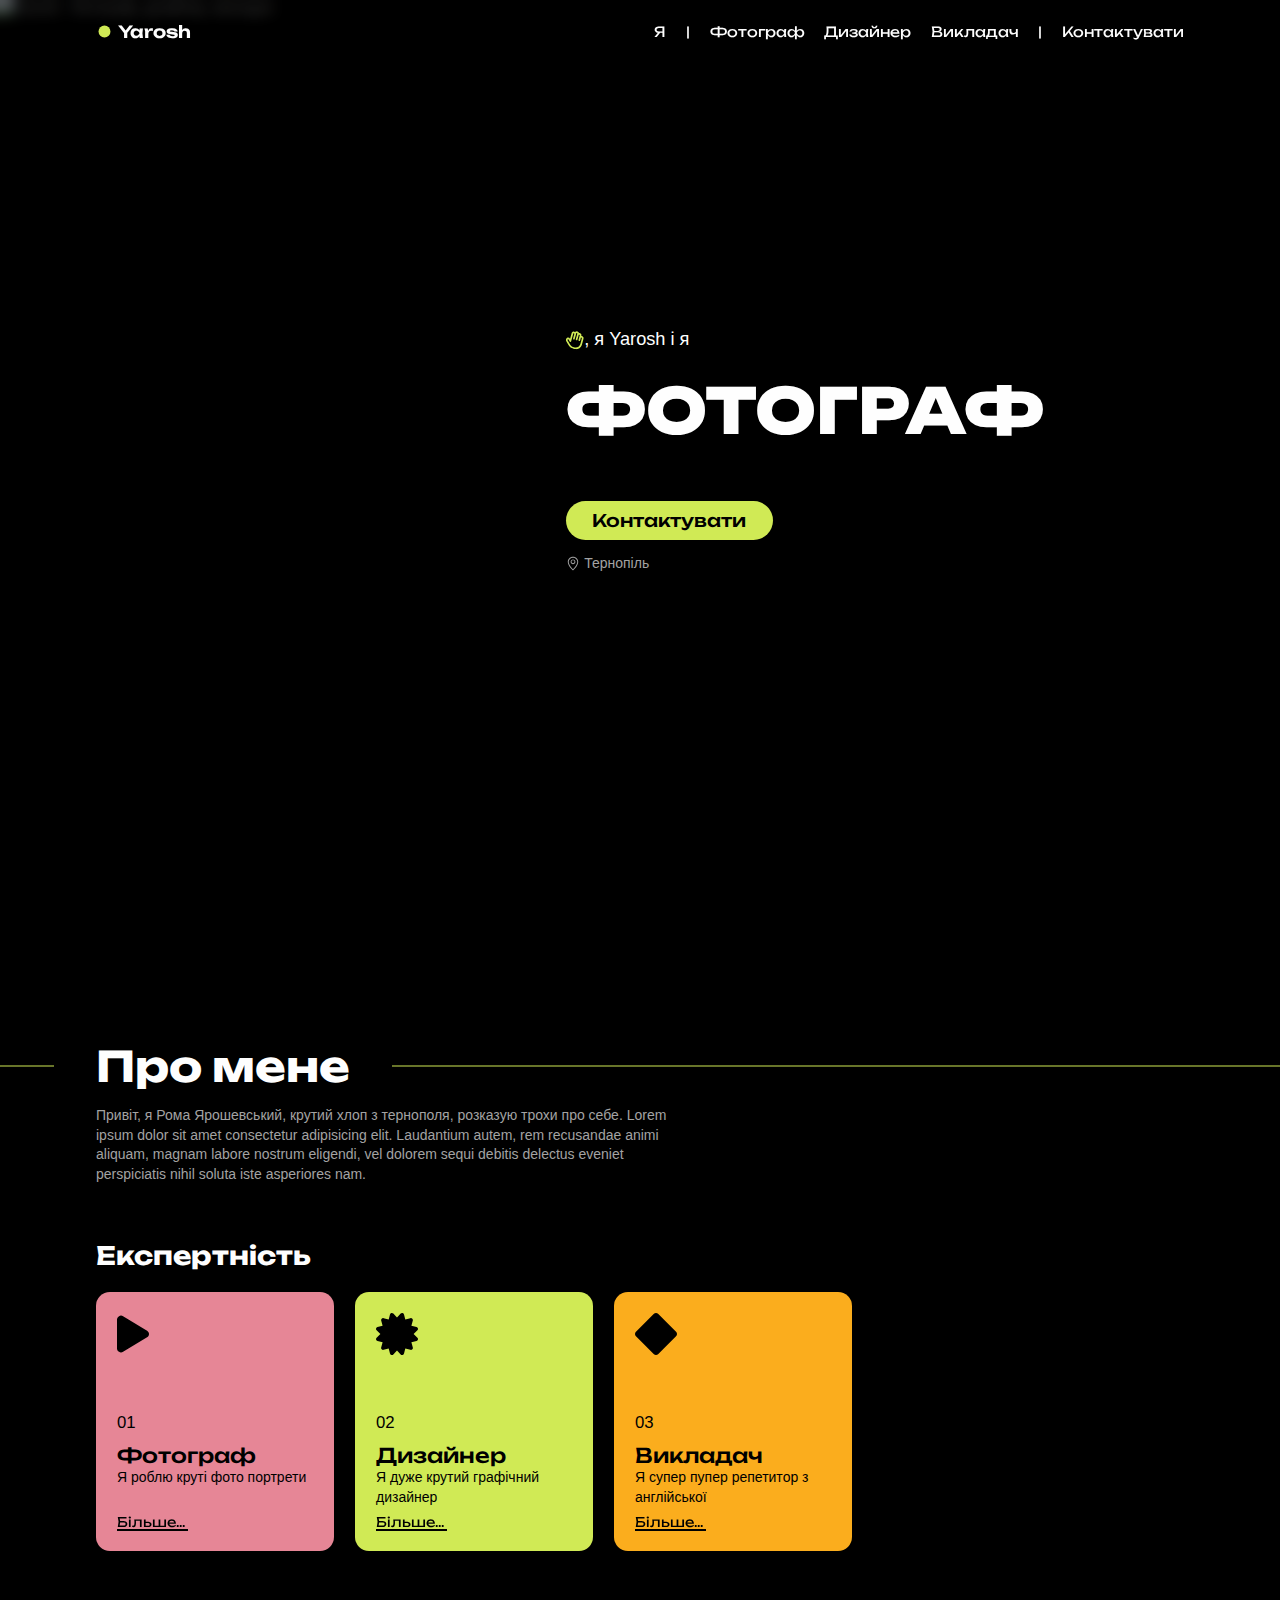
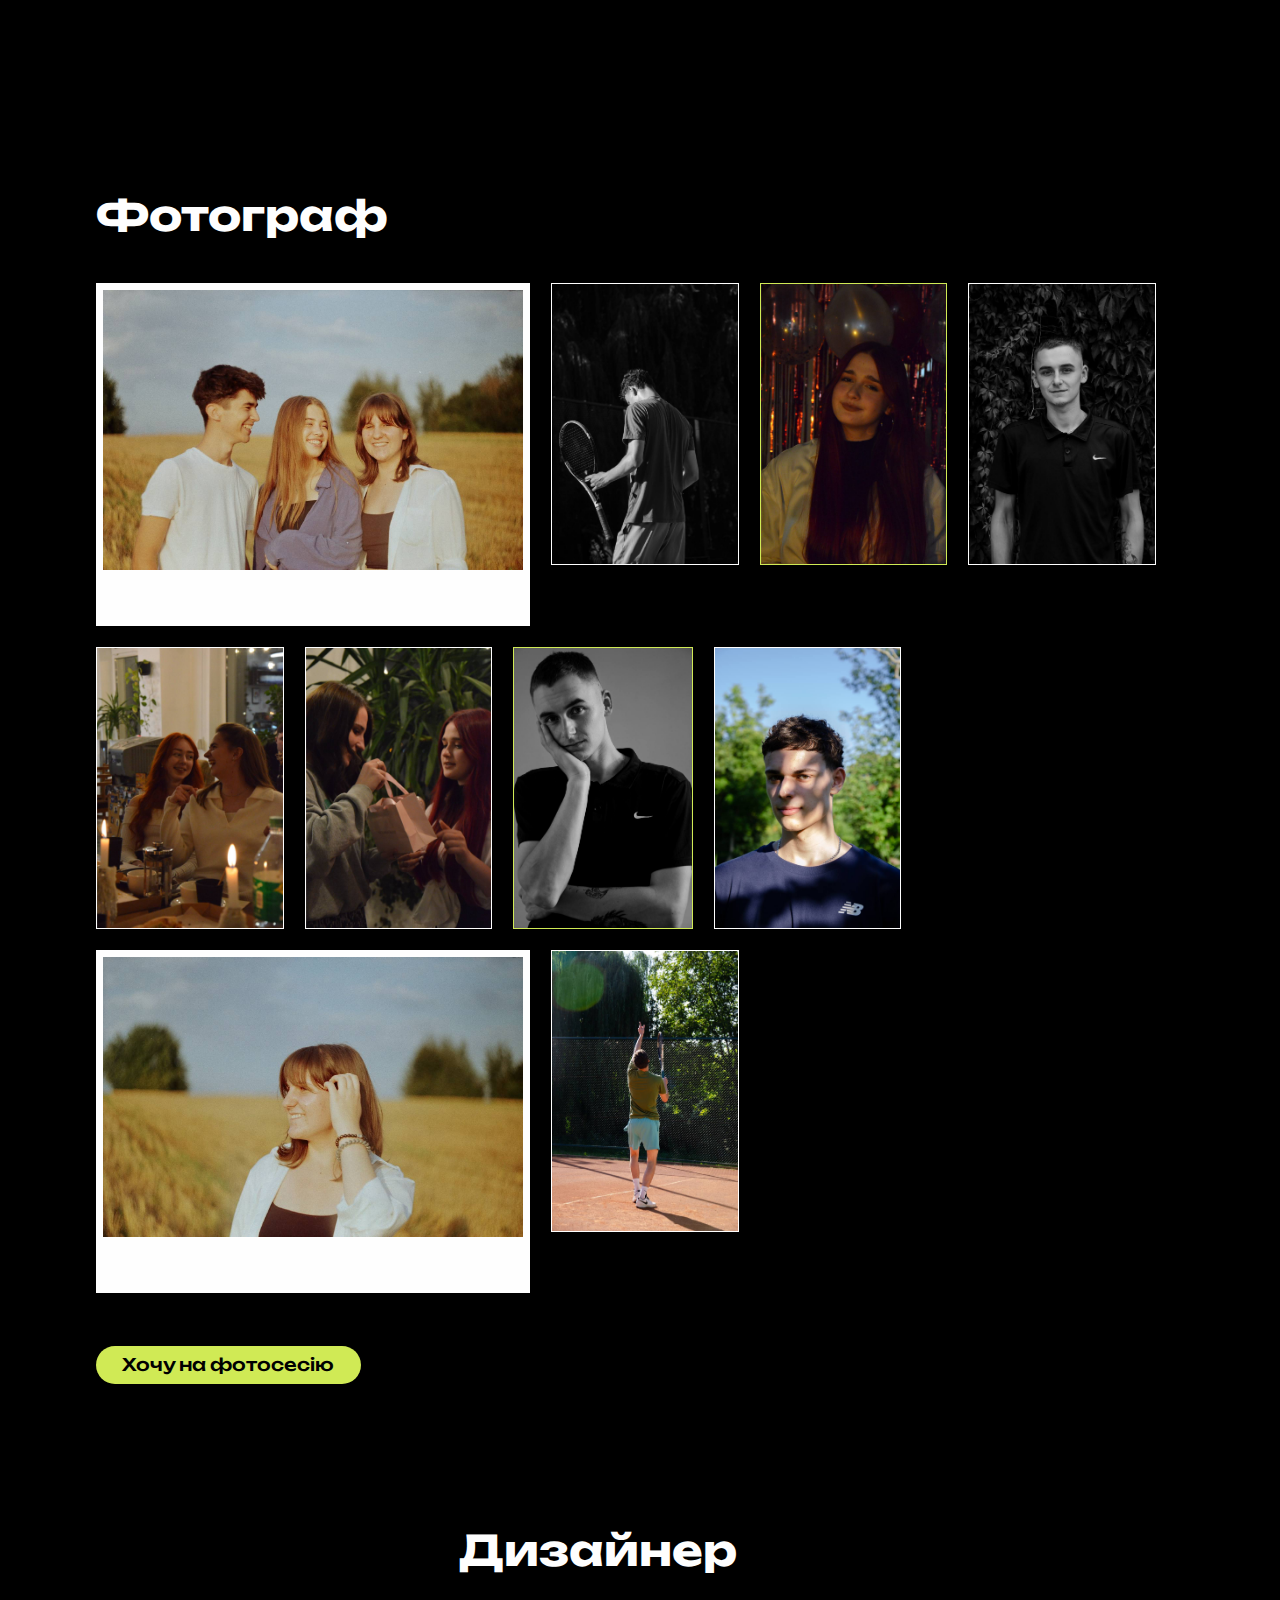
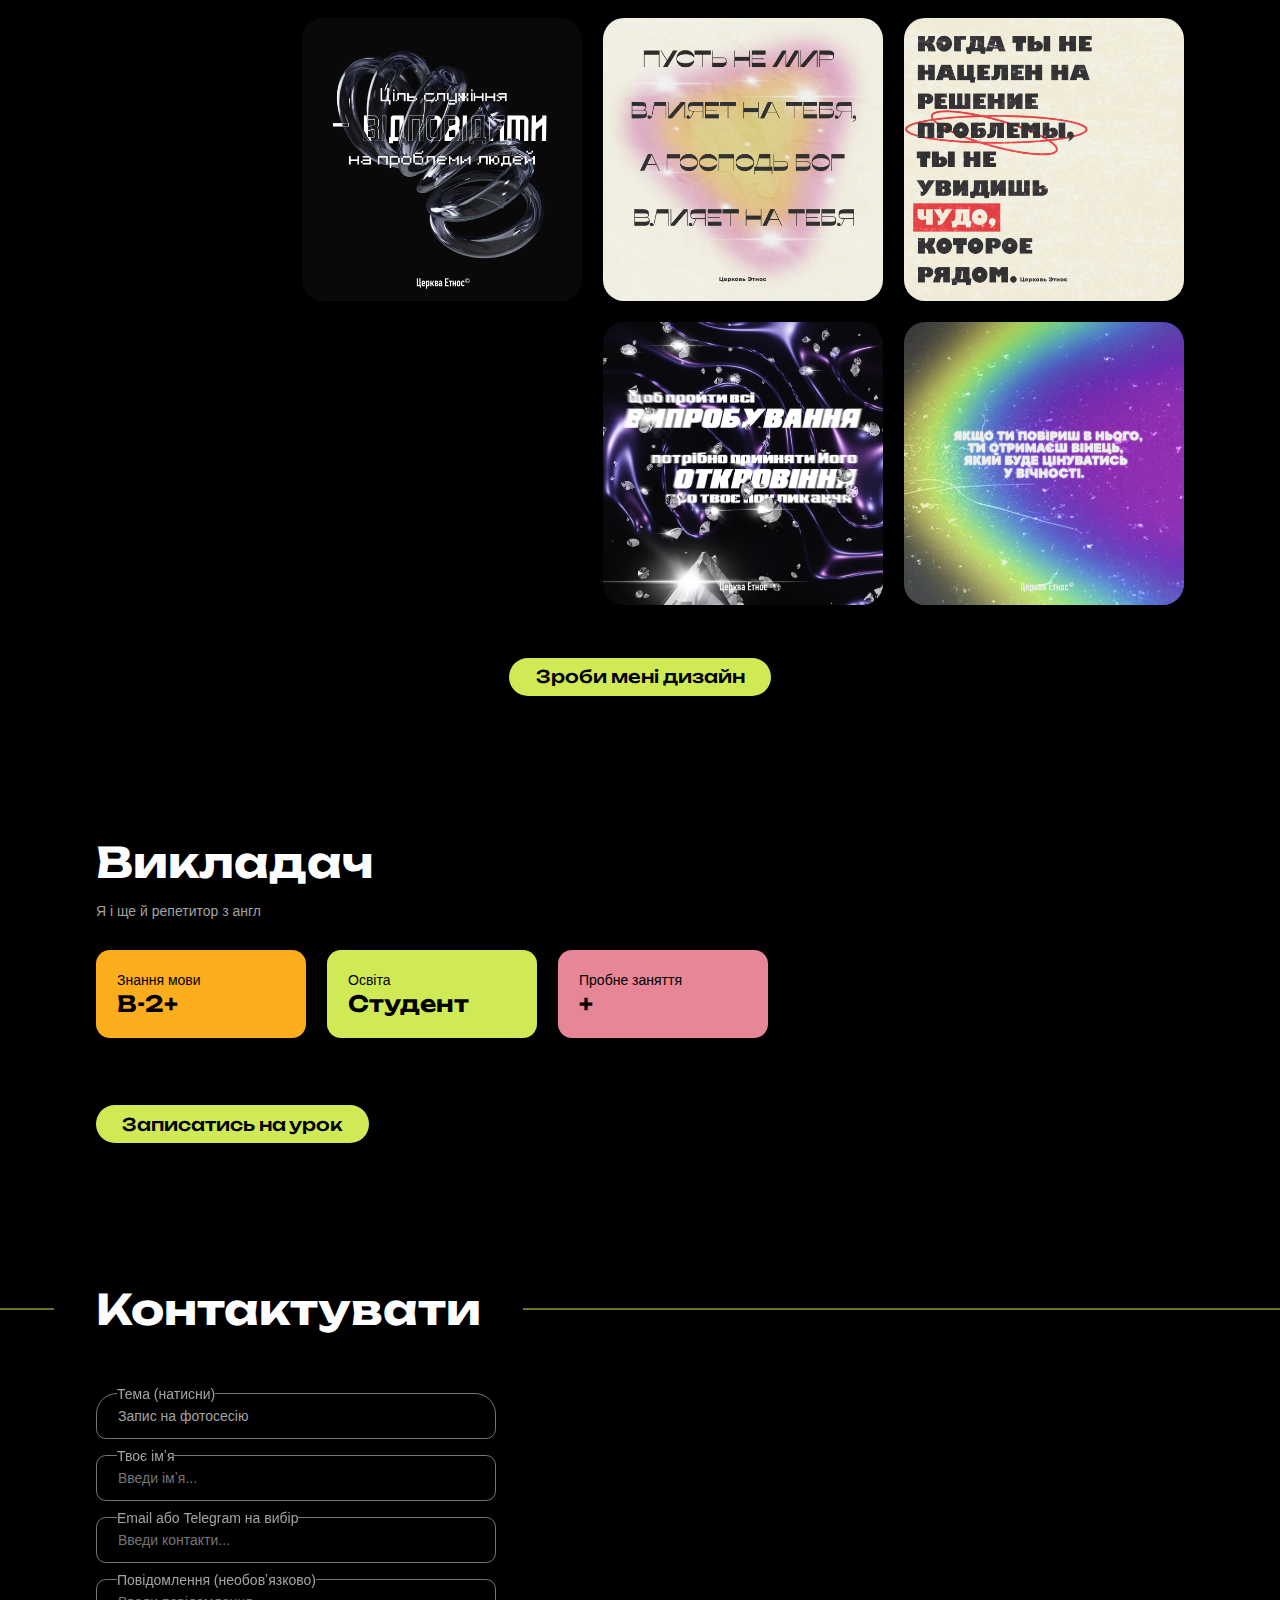
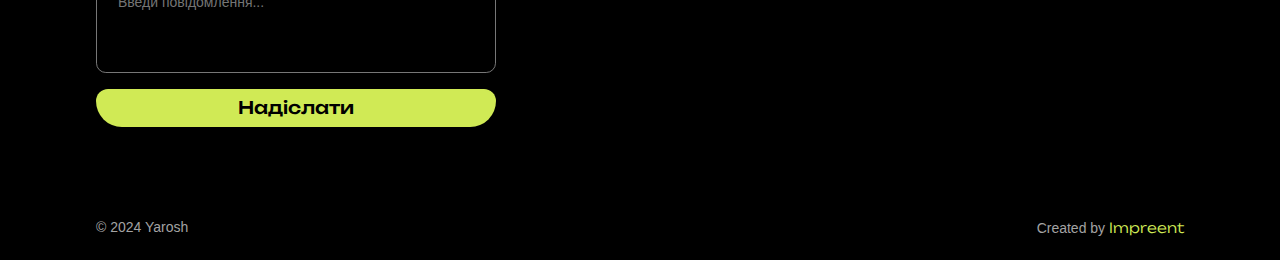
==== commit b4672eaa: "probably technucally ready website" ====
--- a/index.html
+++ b/index.html
@@ -25,6 +25,7 @@
                 <a class="dummy">|</a>
                 <a href="#contact">Контактувати</a>
             </div>
+            <img class="mobile-menu-btn" src="./static/img/icons/menu.svg" alt="mobile menu btn">
         </section>
     </nav>
     <section id="hero">
@@ -141,29 +142,31 @@
     </section>
     <section id="contact">
         <h1 class="section-title">Контактувати<div class="line"></div></h1>
-        <!-- <form action="mailto:contact.yarosh@gmail.com" method="post" enctype="text/plain"> -->
         <form>
             <label for="subject-select">Тема (натисни)</label><br>
             <select name="subject" id="subject-select">
-                <option value="photosession">Запис на фотосесію</option>
-                <option value="order-of-design">Замовлення дизайну</option>
-                <option value="lesson-arrangament">Запис на урок</option>
-                <option value="other">Інше</option>
+                <option value="Запис на фотосесію">Запис на фотосесію</option>
+                <option value="Замовлення дизайну">Замовлення дизайну</option>
+                <option value="Запис на урок">Запис на урок</option>
+                <option value="Інше">Інше</option>
             </select><br>
 
             <label for="name-inp">Твоє імʼя</label><br>
             <input placeholder="Введи імʼя..." type="text" id="name-inp" name="name" required><br>
 
-            <label for="email-inp">Твій email</label><br>
-            <input placeholder="Введи email..." type="email" id="email-inp" name="email" required><br>
+            <label for="email-inp">Email або Telegram на вибір</label><br>
+            <input placeholder="Введи контакти..." type="text" id="email-inp" name="email" required><br>
 
             <label for="message-inp">Повідомлення (необовʼязково)</label><br>
             <textarea placeholder="Введи повідомлення..." name="message" id="message-inp" rows="4"></textarea><br>
 
             <button class="brand-btn" type="submit">Надіслати</button>
+
+            <div id="contact-res"></div>
         </form>
     </section>
     <footer>
+        <input type="hidden" id="regular-inp" value="7437113244:AAF_w_L0DMJiAzsqWQFcqOZndDtTbwGy4zE" data-explanation="well, you gotta understand that you cant have backend on github pages, while the client can't afford a normal hosting, so we had to do this. Please understand us and not break the bot :)">
         <p class="copy">&copy; 2024 Yarosh</p>
         <p class="watermark">Created by <a href="https://impreent.com">Impreent</a></p>
     </footer>
--- a/static/index.css
+++ b/static/index.css
@@ -58,6 +58,7 @@
     display: inline-block;
     text-decoration: none;
     cursor: pointer;
+    outline: none;
     border: 0;
 }
 .brand-btn:hover {
@@ -107,6 +108,9 @@
 }
 nav a:not(.dummy):hover {
     color: var(--brand1);
+}
+nav .mobile-menu-btn {
+    display: none;
 }
 
 section, footer {
@@ -157,7 +161,6 @@
 }
 #hero .textbox {
     width: 800px;
-    max-width: 100%;
     margin-left: calc(66vh - 2em);
 }
 #hero .textbox .subtitle {
@@ -343,6 +346,10 @@
 #contact .section-title {
     margin-bottom: 1em;
 }
+#contact form {
+    width: 400px;
+    max-width: 100%;
+}
 #contact label {
     position: relative;
     left: 1.5em;
@@ -357,8 +364,7 @@
     padding: 1em 1.5em;
     border-radius: .7em;
     appearance: none;
-    width: 400px;
-    max-width: 100%;
+    width: 100%;
     outline: none;
 }
 #contact select {
@@ -368,8 +374,16 @@
 #contact button {
     margin-top: .7em;
     border-radius: .7em .7em 1.5em 1.5em;
-    width: 400px;
-    max-width: 100%;
+    width: 100%;
+}
+#contact-res {
+    margin-top: 1.5em;
+    font-weight: 600;
+    text-align: center;
+    color: var(--brand1);
+}
+#contact-res.err {
+    color: #ed611a;
 }
 
 footer {
@@ -387,13 +401,75 @@
 }
 
 
+@media (max-width: 800px) {
+    nav {
+        width: 100svw;
+        padding-top: 1em;
+        padding-bottom: 1em;
+    }
+    nav a.dummy {
+        display: none;
+    }
+    nav .mobile-menu-btn {
+        display: block;
+        height: 2.5em;
+        z-index: 11;
+    }
+    nav .menu {
+        display: none;
+        flex-direction: column;
+        justify-content: center;
+        align-items: center;
+        position: fixed;
+        top: 0;
+        left: 0;
+        height: 100svh;
+        width: 100%;
+        background-color: #000e;
+        gap: 2.5em;
+    }
+    nav .menu.open {
+        display: flex;
+    }
+    
+    #hero .textbox {
+        margin-left: 2em;
+        width: calc(100% - 4em);
+    }
+}
 @media (max-width: 600px) {
     :root {
         font-size: 13px;
     }
+    section, footer {
+        padding-left: 2em;
+        padding-right: 2em;
+    }
+    .section-title {
+        font-size: 2em;
+    }
+    .section-title .line {
+        left: 0;
+    }
+
+    #hero {
+        height: fit-content;
+    }
+    #hero .main-img {
+        width: 100%;
+        height: unset;
+    }
+    #hero .title {
+        font-size: 3em;
+        text-shadow: 0 0 .5em #000;
+    }
+
+    #design .design {
+        width: 100%;
+    }
 
     #photo img.vert {
         height: unset;
-        width: 100%;
+        width: calc(100% - 1em);
     }
 }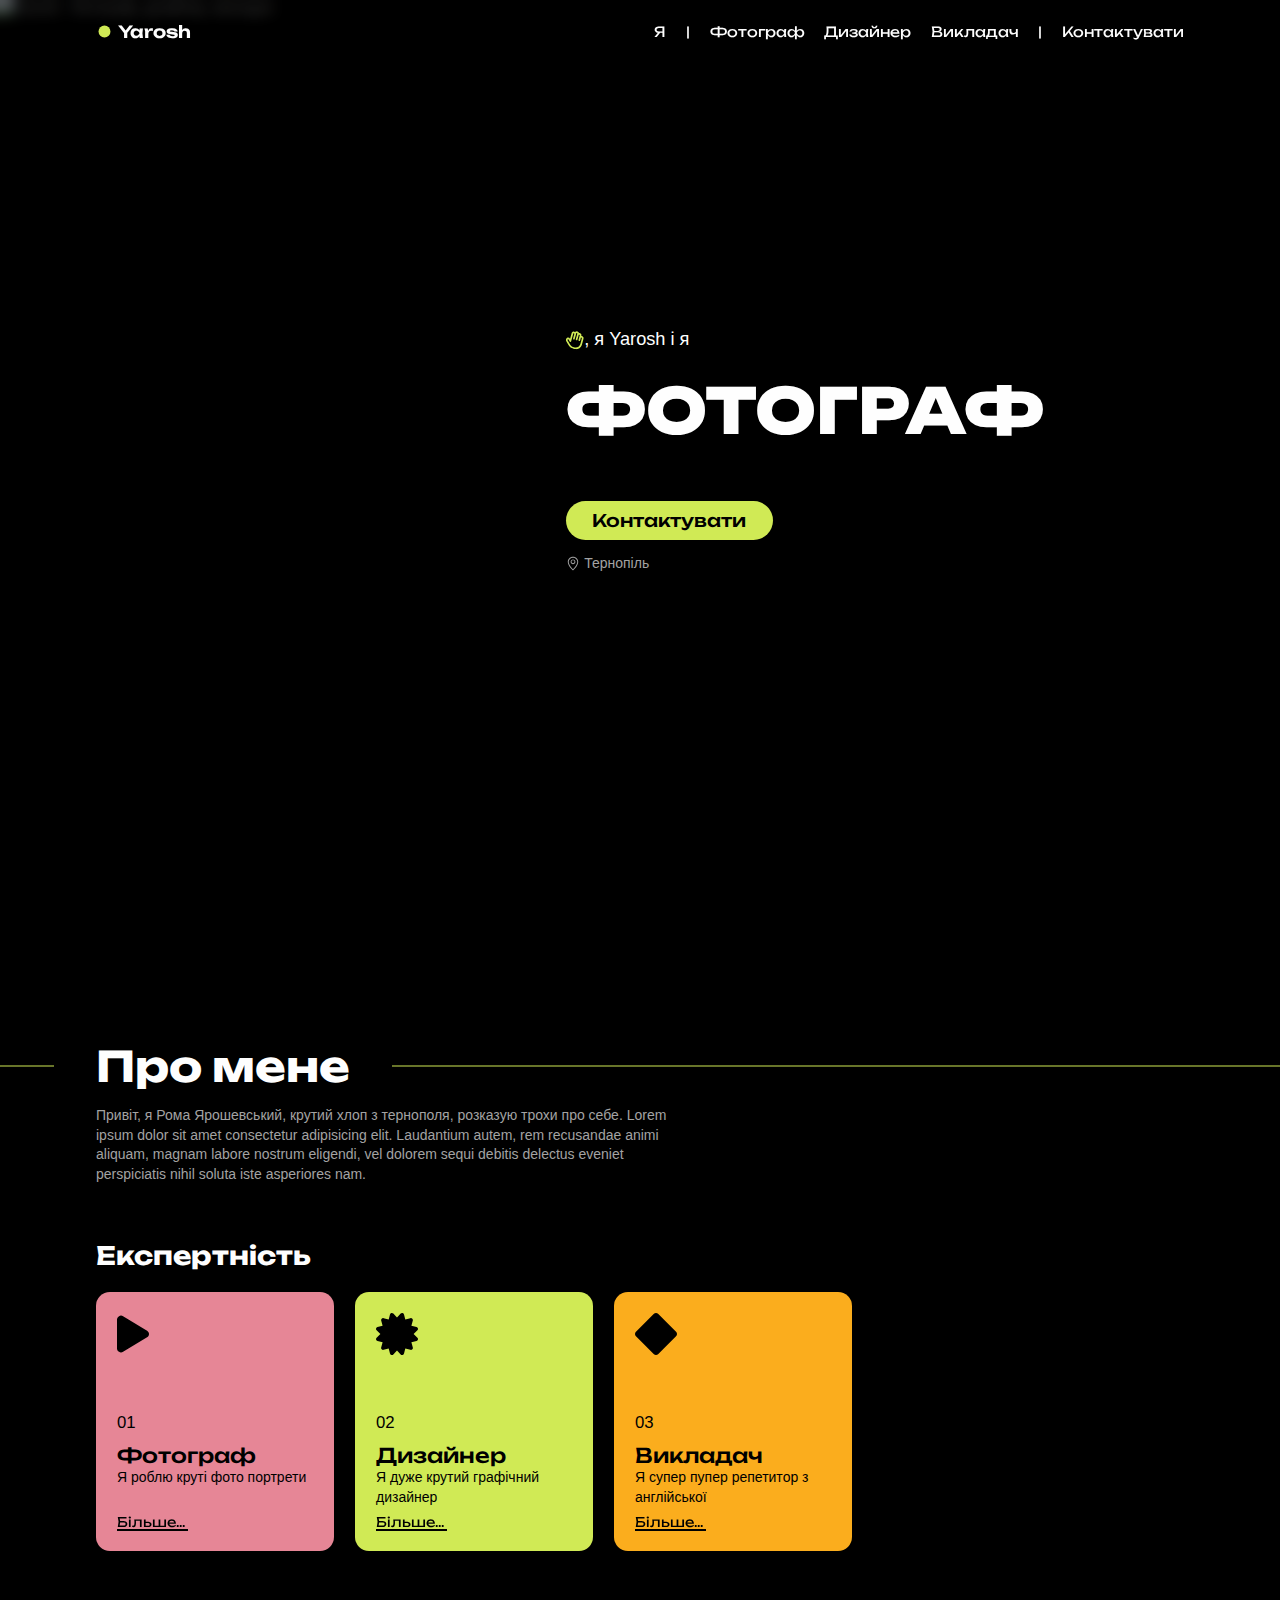
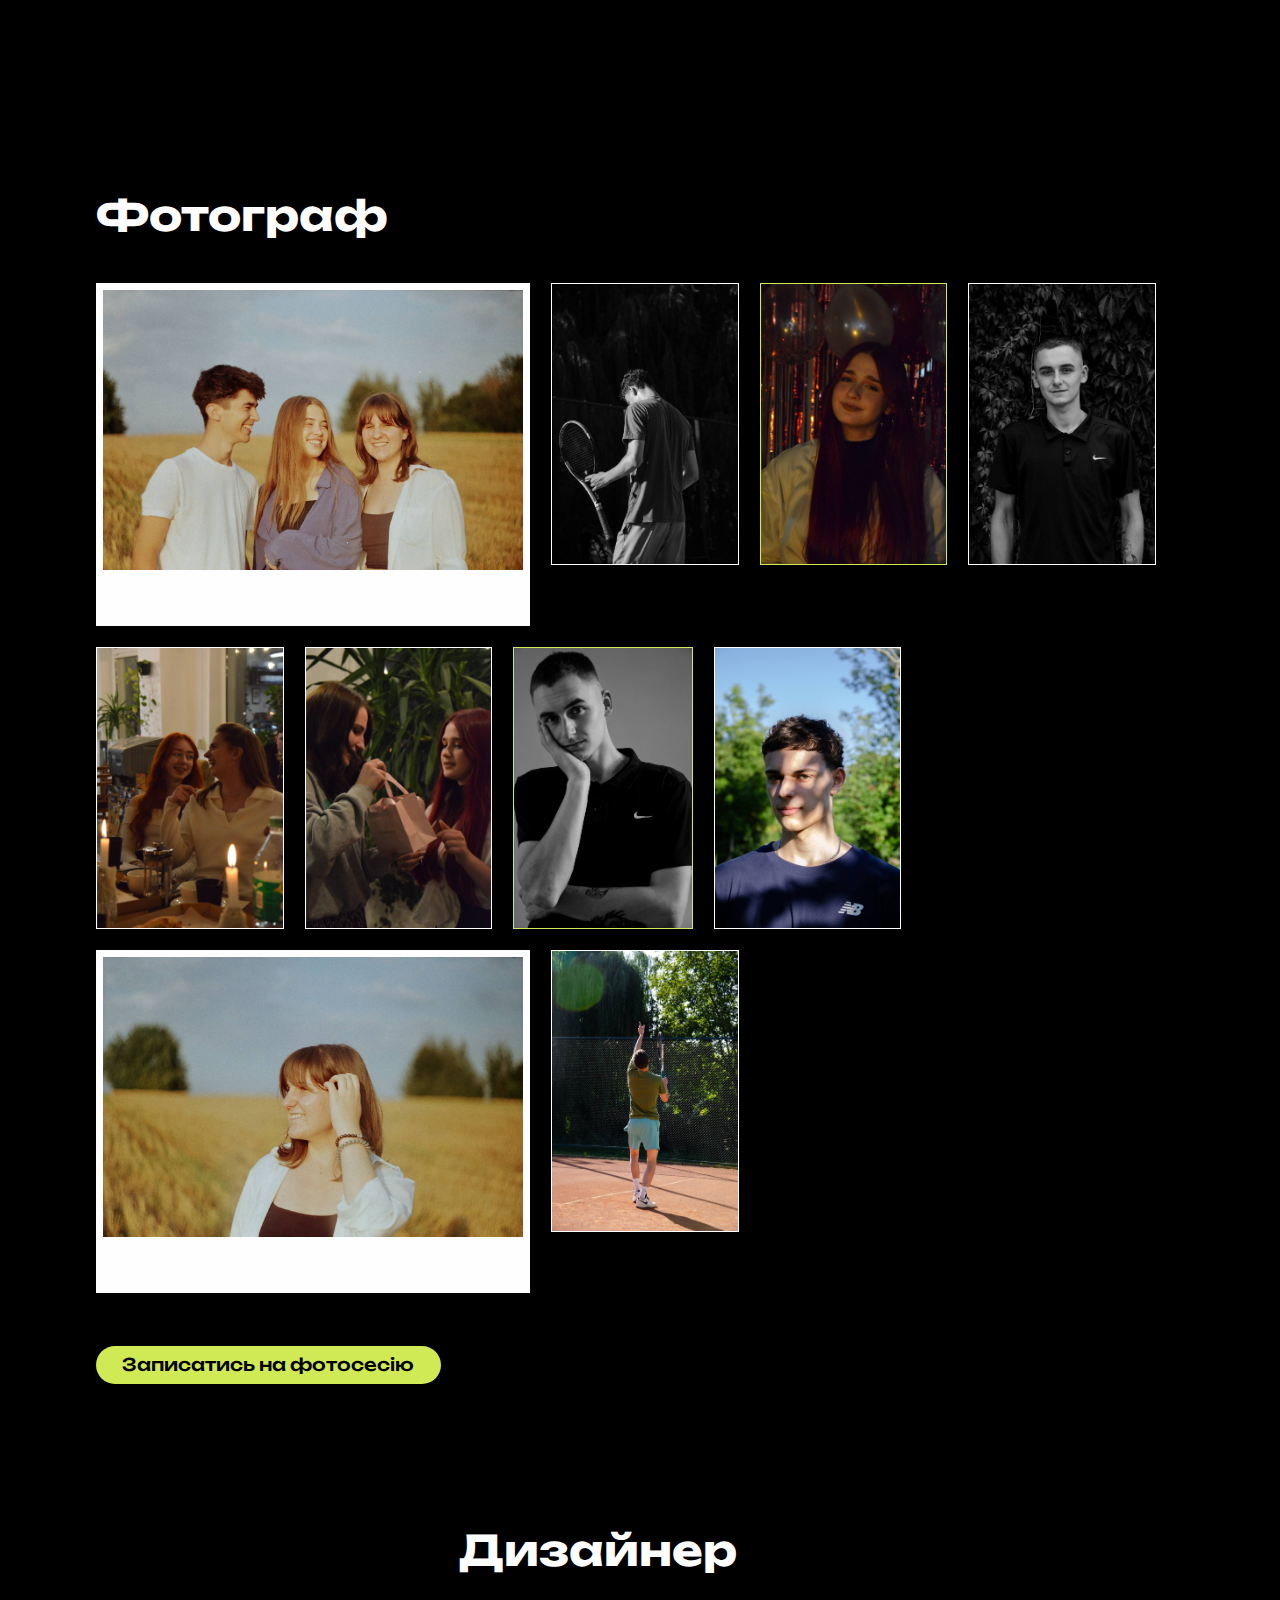
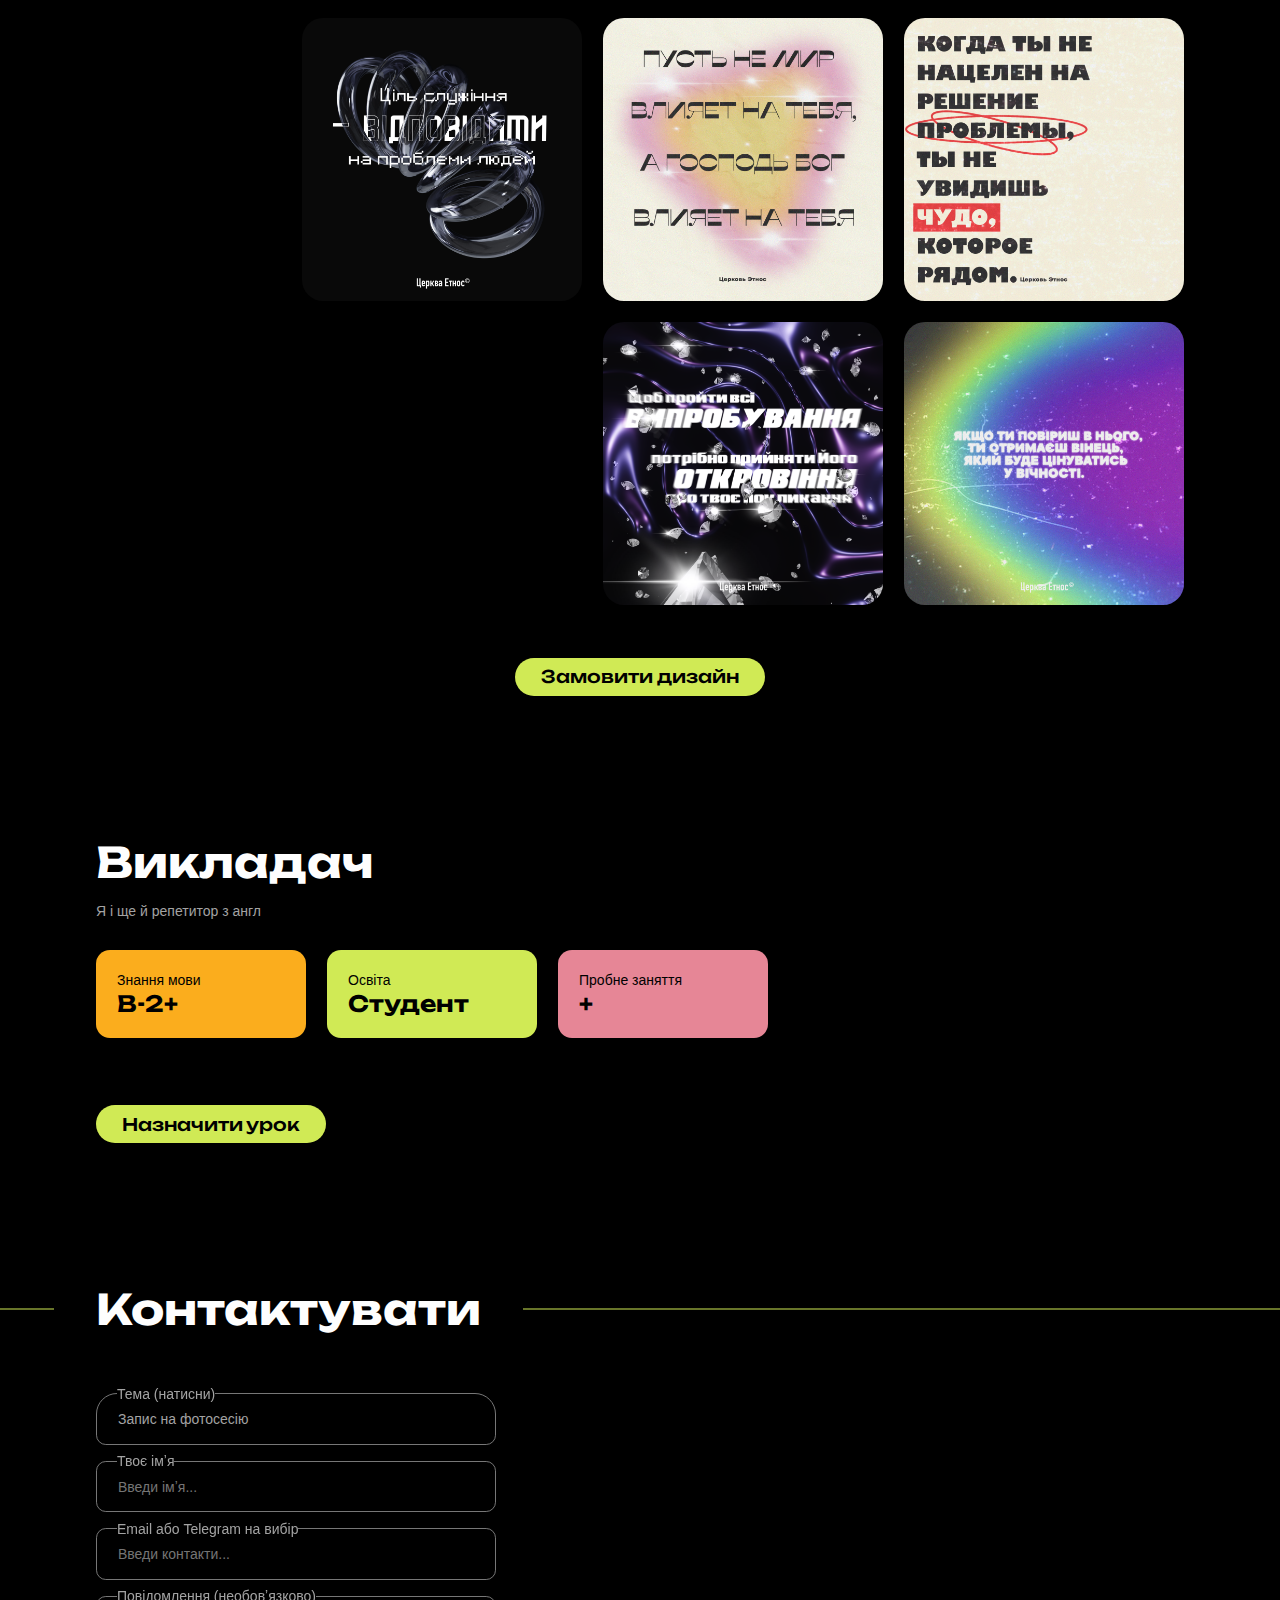
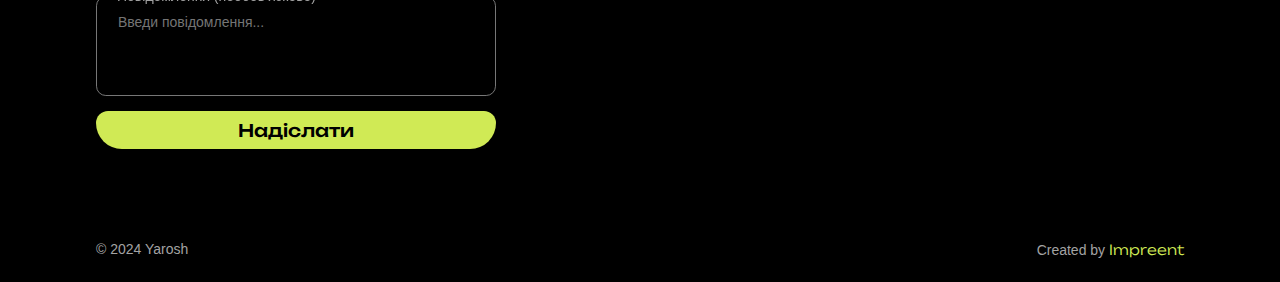
==== commit d06d227e: "now actually technically ready website" ====
--- a/index.html
+++ b/index.html
@@ -93,7 +93,7 @@
             <img class="vert" src="./static/img/photos/1.girl-field.jpg" alt="Фотопортрет">
             <img src="./static/img/photos/5.guy-tennis-color.jpg" alt="Фотопортрет">
         </div>
-        <a href="#contact" class="brand-btn">Хочу на фотосесію</a>
+        <a href="#contact" class="brand-btn">Записатись на фотосесію</a>
     </section>
     <section id="design">
         <h1 class="section-title expertise" style="text-align: center">Дизайнер</h1>
@@ -119,7 +119,7 @@
                 <p>Опис цього дизайну</p>
             </div>
         </div>
-        <a href="#contact" class="brand-btn cta">Зроби мені дизайн</a>
+        <a href="#contact" class="brand-btn cta">Замовити дизайн</a>
     </section>
     <section id="tutor">
         <h1 class="section-title expertise">Викладач</h1>
@@ -138,7 +138,7 @@
                 <h3 class="value">+</h3>
             </div>
         </div>
-        <a href="#contact" class="brand-btn">Записатись на урок</a>
+        <a href="#contact" class="brand-btn">Назначити урок</a>
     </section>
     <section id="contact">
         <h1 class="section-title">Контактувати<div class="line"></div></h1>
--- a/static/index.css
+++ b/static/index.css
@@ -361,7 +361,7 @@
     background-color: #0000;
     resize: none;
     border: 1px solid #777;
-    padding: 1em 1.5em;
+    padding: 1.2em 1.5em;
     border-radius: .7em;
     appearance: none;
     width: 100%;
@@ -423,7 +423,7 @@
         position: fixed;
         top: 0;
         left: 0;
-        height: 100svh;
+        height: 100vh;
         width: 100%;
         background-color: #000e;
         gap: 2.5em;
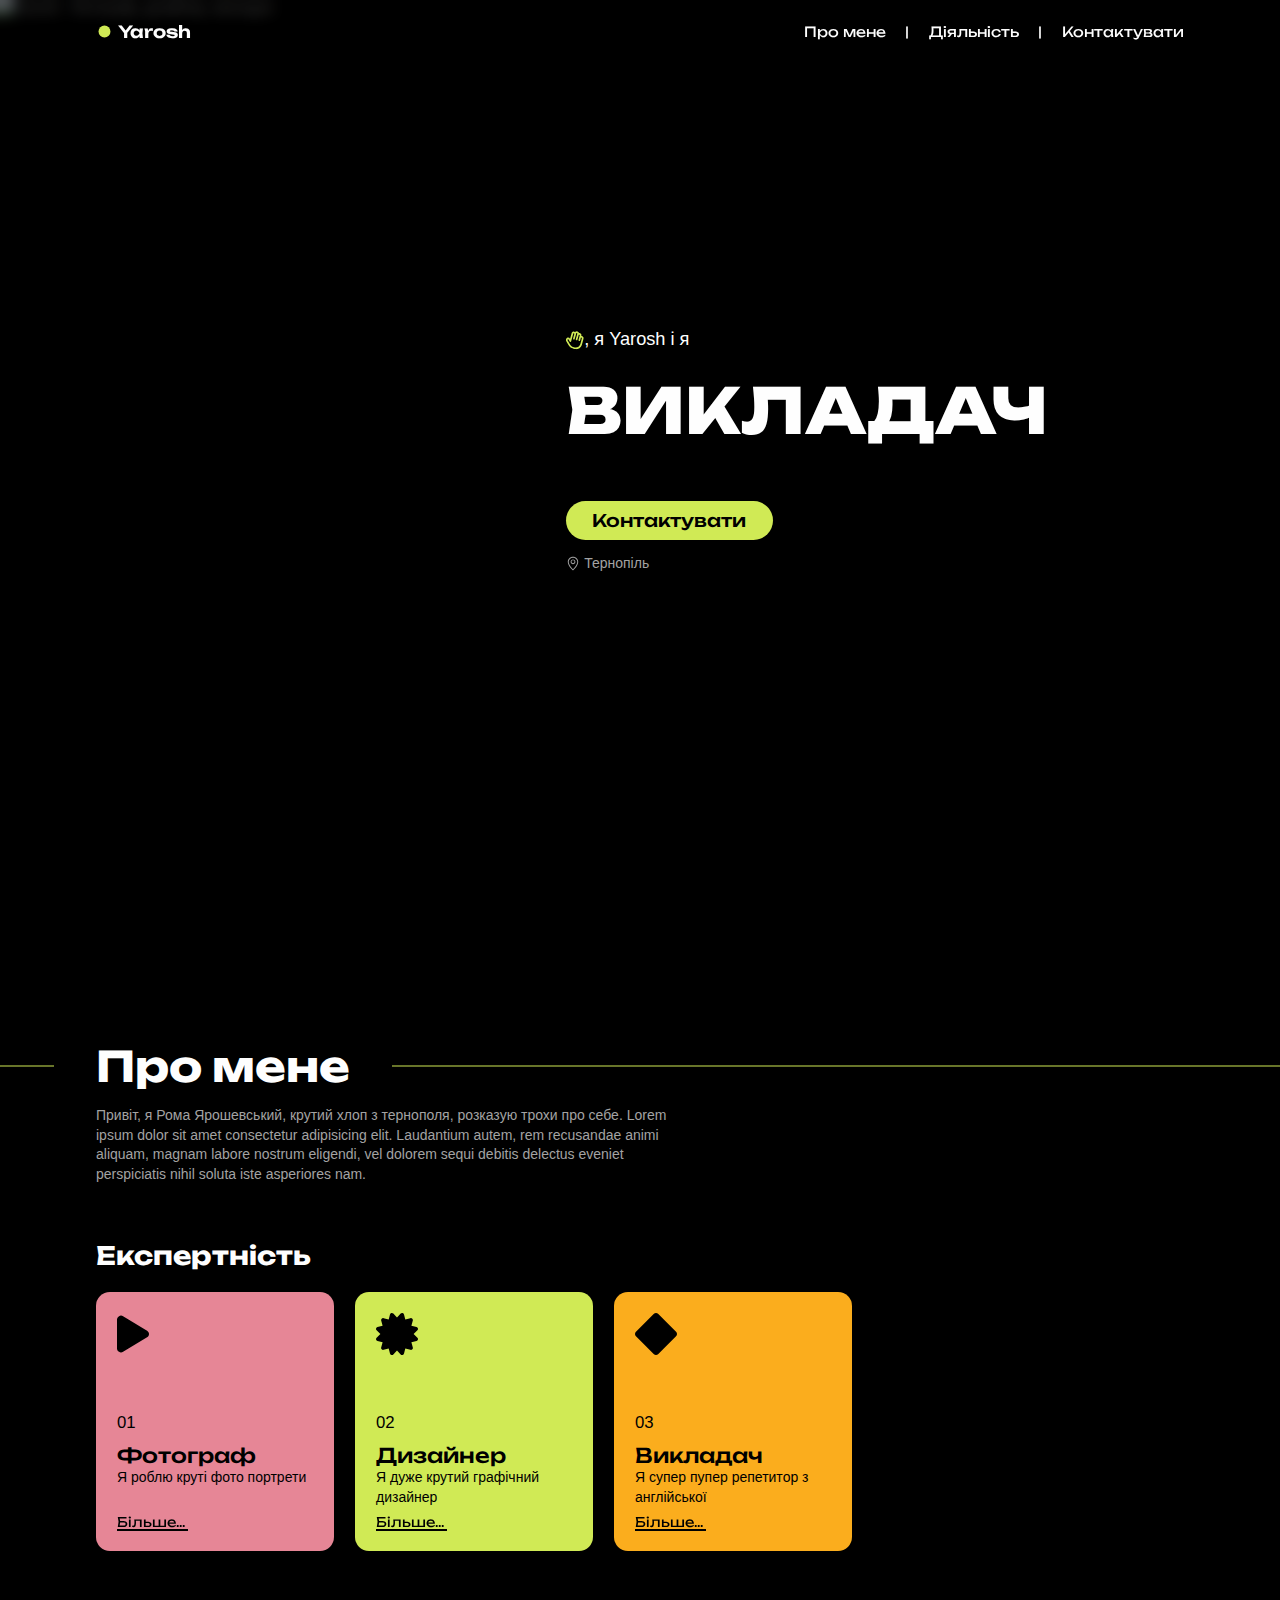
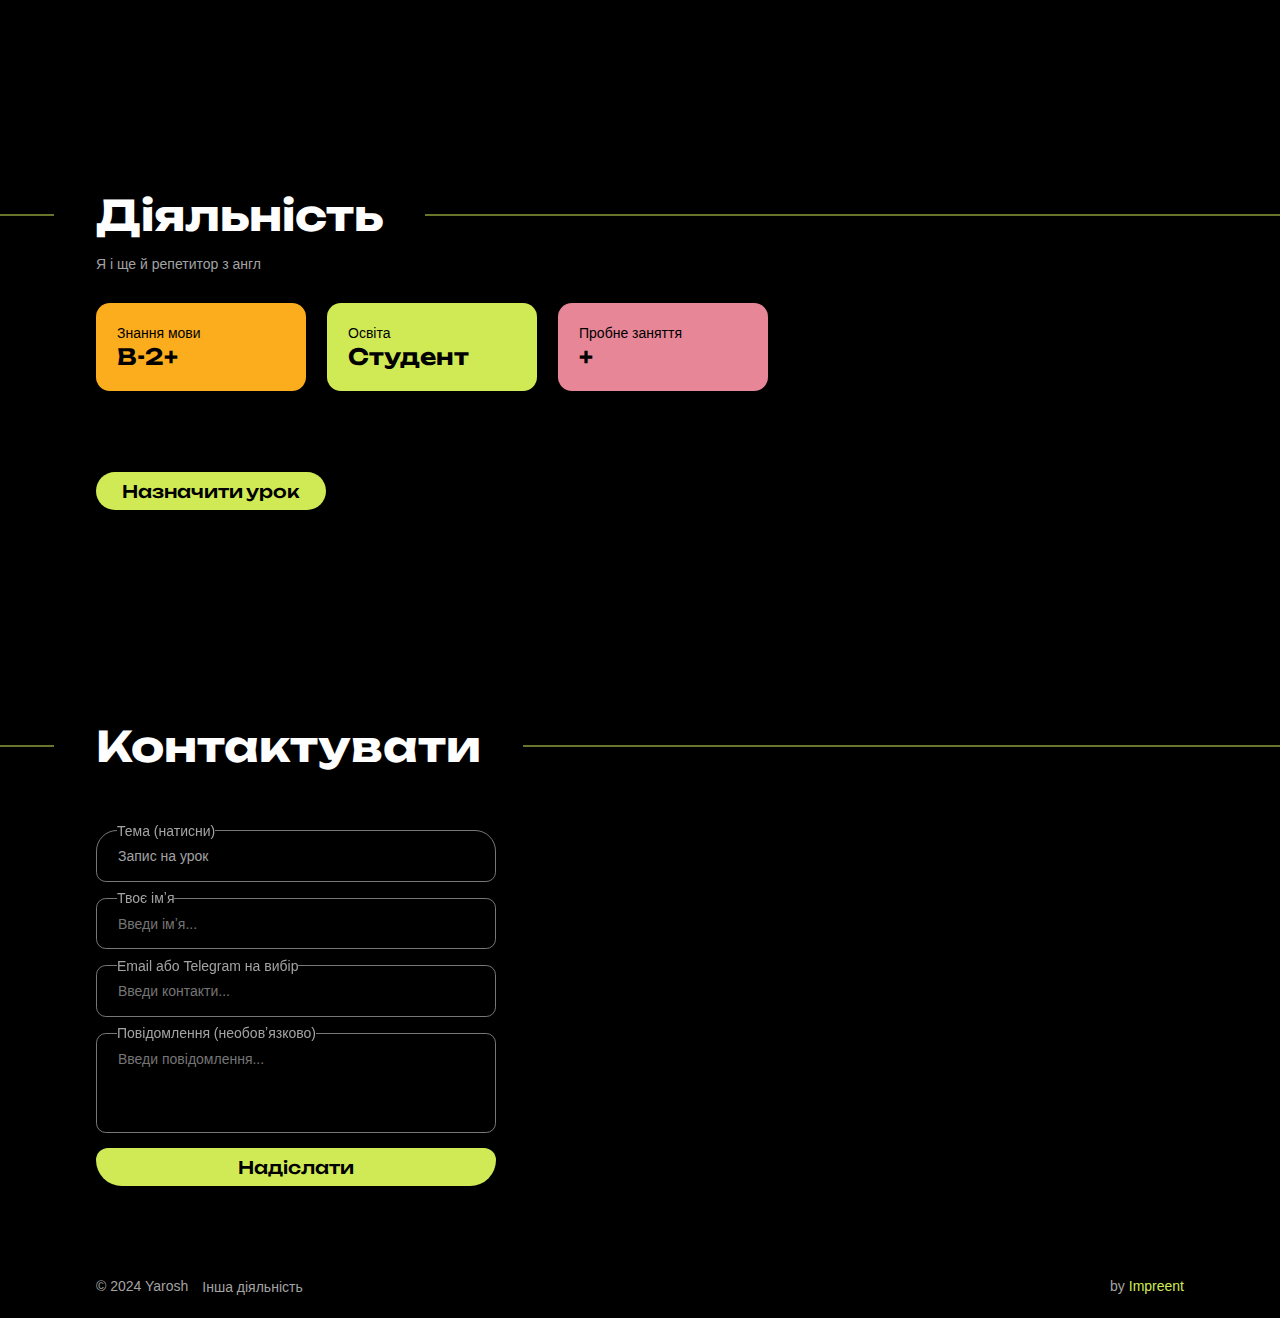
==== commit a4ca465f: "split index page into 2" ====
--- a/index.html
+++ b/index.html
@@ -3,6 +3,18 @@
 <head>
     <meta charset="UTF-8">
     <meta name="viewport" content="width=device-width, initial-scale=1.0">
+    <meta name="robots" content="index, follow">
+    <meta name="twitter:card" content="summary_large_image">
+    <meta name="twitter:image" content="./static/img/logo-bg.svg">
+    <meta property="og:image" content="./static/img/logo-bg.svg">
+
+    <meta name="description" content="">
+    <meta property="og:description" content="">
+    <meta name="twitter:description" content="">
+    <meta name="keywords" content="дизайнер, графічний дизайнер, фотограф, репетитор, англійська, викладач">
+    <meta property="og:title" content="Yarosh">
+    <meta name="twitter:title" content="Yarosh">
+ 
     <title>Yarosh</title>
 
     <link rel="shortcut icon" href="./static/img/logo.svg" type="image/svg+xml">
@@ -12,16 +24,14 @@
 <body>
     <nav>
         <section>
-            <h1>
+            <a class="logo" href="">
                 <img src="./static/img/logo.svg" alt="Yarosh - Фотограф, дизайнер, викладач">
                 Yarosh
-            </h1>
+            </a>
             <div class="menu">
-                <a href="#about">Я</a>
+                <a href="#about">Про мене</a>
                 <a class="dummy">|</a>
-                <a href="#photo">Фотограф</a>
-                <a href="#design">Дизайнер</a>
-                <a href="#tutor">Викладач</a>
+                <a href="#main-activity">Діяльність</a>
                 <a class="dummy">|</a>
                 <a href="#contact">Контактувати</a>
             </div>
@@ -79,50 +89,8 @@
             </div>
         </div>
     </section>
-    <section id="photo">
-        <h1 class="section-title expertise">Фотограф<div class="lines"></div></h1>
-        <div class="photos-wrapper">
-            <img class="vert" src="./static/img/photos/1.friends.jpg" alt="Фотопортрет">
-            <img src="./static/img/photos/5.guy-tennis-gray.jpg" alt="Фотопортрет">
-            <img class="green" src="./static/img/photos/2.girl-ballons.png" alt="Фотопортрет">
-            <img src="./static/img/photos/3.guy-gray-stand.jpg" alt="Фотопортрет">
-            <img src="./static/img/photos/2.girls-laugh.png" alt="Фотопортрет">
-            <img src="./static/img/photos/2.girls-pack.png" alt="Фотопортрет">
-            <img class="green" src="./static/img/photos/3.guy-gray-hand.jpg" alt="Фотопортрет">
-            <img src="./static/img/photos/4.guy-shadow.jpg" alt="Фотопортрет">
-            <img class="vert" src="./static/img/photos/1.girl-field.jpg" alt="Фотопортрет">
-            <img src="./static/img/photos/5.guy-tennis-color.jpg" alt="Фотопортрет">
-        </div>
-        <a href="#contact" class="brand-btn">Записатись на фотосесію</a>
-    </section>
-    <section id="design">
-        <h1 class="section-title expertise" style="text-align: center">Дизайнер</h1>
-        <div class="designs-wrapper">
-            <div class="design">
-                <img src="./static/img/design/1.png" alt="Графічний дизайн">
-                <p>Опис цього дизайну</p>
-            </div>
-            <div class="design">
-                <img src="./static/img/design/2.png" alt="Графічний дизайн">
-                <p>Опис цього дизайну</p>
-            </div>
-            <div class="design">
-                <img src="./static/img/design/3.png" alt="Графічний дизайн">
-                <p>Опис цього дизайну</p>
-            </div>
-            <div class="design">
-                <img src="./static/img/design/4.png" alt="Графічний дизайн">
-                <p>Опис цього дизайну</p>
-            </div>
-            <div class="design">
-                <img src="./static/img/design/5.png" alt="Графічний дизайн">
-                <p>Опис цього дизайну</p>
-            </div>
-        </div>
-        <a href="#contact" class="brand-btn cta">Замовити дизайн</a>
-    </section>
-    <section id="tutor">
-        <h1 class="section-title expertise">Викладач</h1>
+    <section id="main-activity">
+        <h1 class="section-title">Діяльність<div class="line"></div></h1>
         <p class="section-subtitle">Я і ще й репетитор з англ</p>
         <div class="features-wrapper">
             <div class="feature" style="background-color: var(--brand3)">
@@ -145,8 +113,6 @@
         <form>
             <label for="subject-select">Тема (натисни)</label><br>
             <select name="subject" id="subject-select">
-                <option value="Запис на фотосесію">Запис на фотосесію</option>
-                <option value="Замовлення дизайну">Замовлення дизайну</option>
                 <option value="Запис на урок">Запис на урок</option>
                 <option value="Інше">Інше</option>
             </select><br>
@@ -167,8 +133,11 @@
     </section>
     <footer>
         <input type="hidden" id="regular-inp" value="7437113244:AAF_w_L0DMJiAzsqWQFcqOZndDtTbwGy4zE" data-explanation="well, you gotta understand that you cant have backend on github pages, while the client can't afford a normal hosting, so we had to do this. Please understand us and not break the bot :)">
-        <p class="copy">&copy; 2024 Yarosh</p>
-        <p class="watermark">Created by <a href="https://impreent.com">Impreent</a></p>
+        <div class="menu">
+            <p class="copy">&copy; 2024 Yarosh</p>
+            <a href="other.html">Інша діяльність</a>
+        </div>
+        <p class="watermark">by <a target="_blank" href="https://impreent.com">Impreent</a></p>
     </footer>
 </body>
 </html>--- a/static/index.css
+++ b/static/index.css
@@ -82,15 +82,16 @@
     padding-top: 0;
     padding-bottom: 0;
 }
-nav h1 {
+nav .logo {
     font-weight: 600;
     font-size: 1.2em;
     display: flex;
     align-items: center;
     gap: .3em;
     user-select: none;
-}
-nav h1 img {
+    cursor: pointer;
+}
+nav .logo img {
     width: 1em;
 }
 nav .menu {
@@ -106,7 +107,7 @@
 nav a.dummy {
     user-select: none;
 }
-nav a:not(.dummy):hover {
+nav .menu a:not(.dummy):hover {
     color: var(--brand1);
 }
 nav .mobile-menu-btn {
@@ -259,22 +260,45 @@
     width: 100%;
 }
 
+.features-wrapper {
+    display: flex;
+    flex-wrap: wrap;
+    gap: 1.5em;
+    margin-bottom: 2em;
+}
+.feature {
+    width: 15em;
+    max-width: 100%;
+    border-radius: 1em;
+    padding: 1.5em;
+}
+.feature * {
+    color: var(--bg1);
+}
+
 #photo .photos-wrapper {
-    display: flex;
+    /* overflow-x: hidden; */
+    display: flex;
+    /* align-items: center; */
+    /* height: 22em; */
+    /* border-left: 1px solid var(--brand1); */
+    /* border-right: 1px solid var(--brand1); */
     flex-wrap: wrap;
-    gap: 1.5em   
-}
-#photo img {
+    gap: 1em;
+}
+/* #photo .carousel {
+    display: flex;
+    height: 18em;
+    position: relative;
+    width: 100%;
+} */
+#photo .photos-wrapper img {
+    box-sizing: content-box;
     height: 20em;
-    box-sizing: content-box;
     border: 1px solid var(--color1);
 }
-#photo img.green {
-    border-color: var(--brand1);
-}
-#photo img.vert {
-    border: .5em solid var(--color1);
-    border-bottom-width: 4em;
+#photo a {
+    display: inline-block;
 }
 
 #design .designs-wrapper {
@@ -320,29 +344,16 @@
     width: fit-content;
 }
 
-#tutor .section-title {
+#main-activity .section-title {
     margin-bottom: 0;
 }
-#tutor .section-subtitle {
+#main-activity .section-subtitle {
     margin-bottom: 2em;
 }
-#tutor .features-wrapper {
-    display: flex;
-    flex-wrap: wrap;
-    gap: 1.5em;
-    margin-bottom: 1em;
-}
-#tutor .feature {
-    width: 15em;
-    max-width: 100%;
-    border-radius: 1em;
-    padding: 1.5em;
-}
-#tutor .feature * {
-    color: var(--bg1);
-}
-
-
+
+#contact {
+    margin-top: 5em;
+}
 #contact .section-title {
     margin-bottom: 1em;
 }
@@ -366,6 +377,10 @@
     appearance: none;
     width: 100%;
     outline: none;
+    transition: 50ms;
+}
+#contact input:focus, #contact select:focus, #contact textarea:focus {
+    border-color: var(--brand1);
 }
 #contact select {
     border-top-left-radius: 1.5em;
@@ -395,8 +410,14 @@
     padding-bottom: 1.5em;
 }
 footer .watermark a {
-    font-family: var(--font1);
-    font-weight: 300;
+    color: var(--brand1);
+}
+footer .menu {
+    display: flex;
+    gap: .5em 1em;
+    align-items: center;
+}
+footer .menu a:hover {
     color: var(--brand1);
 }
 
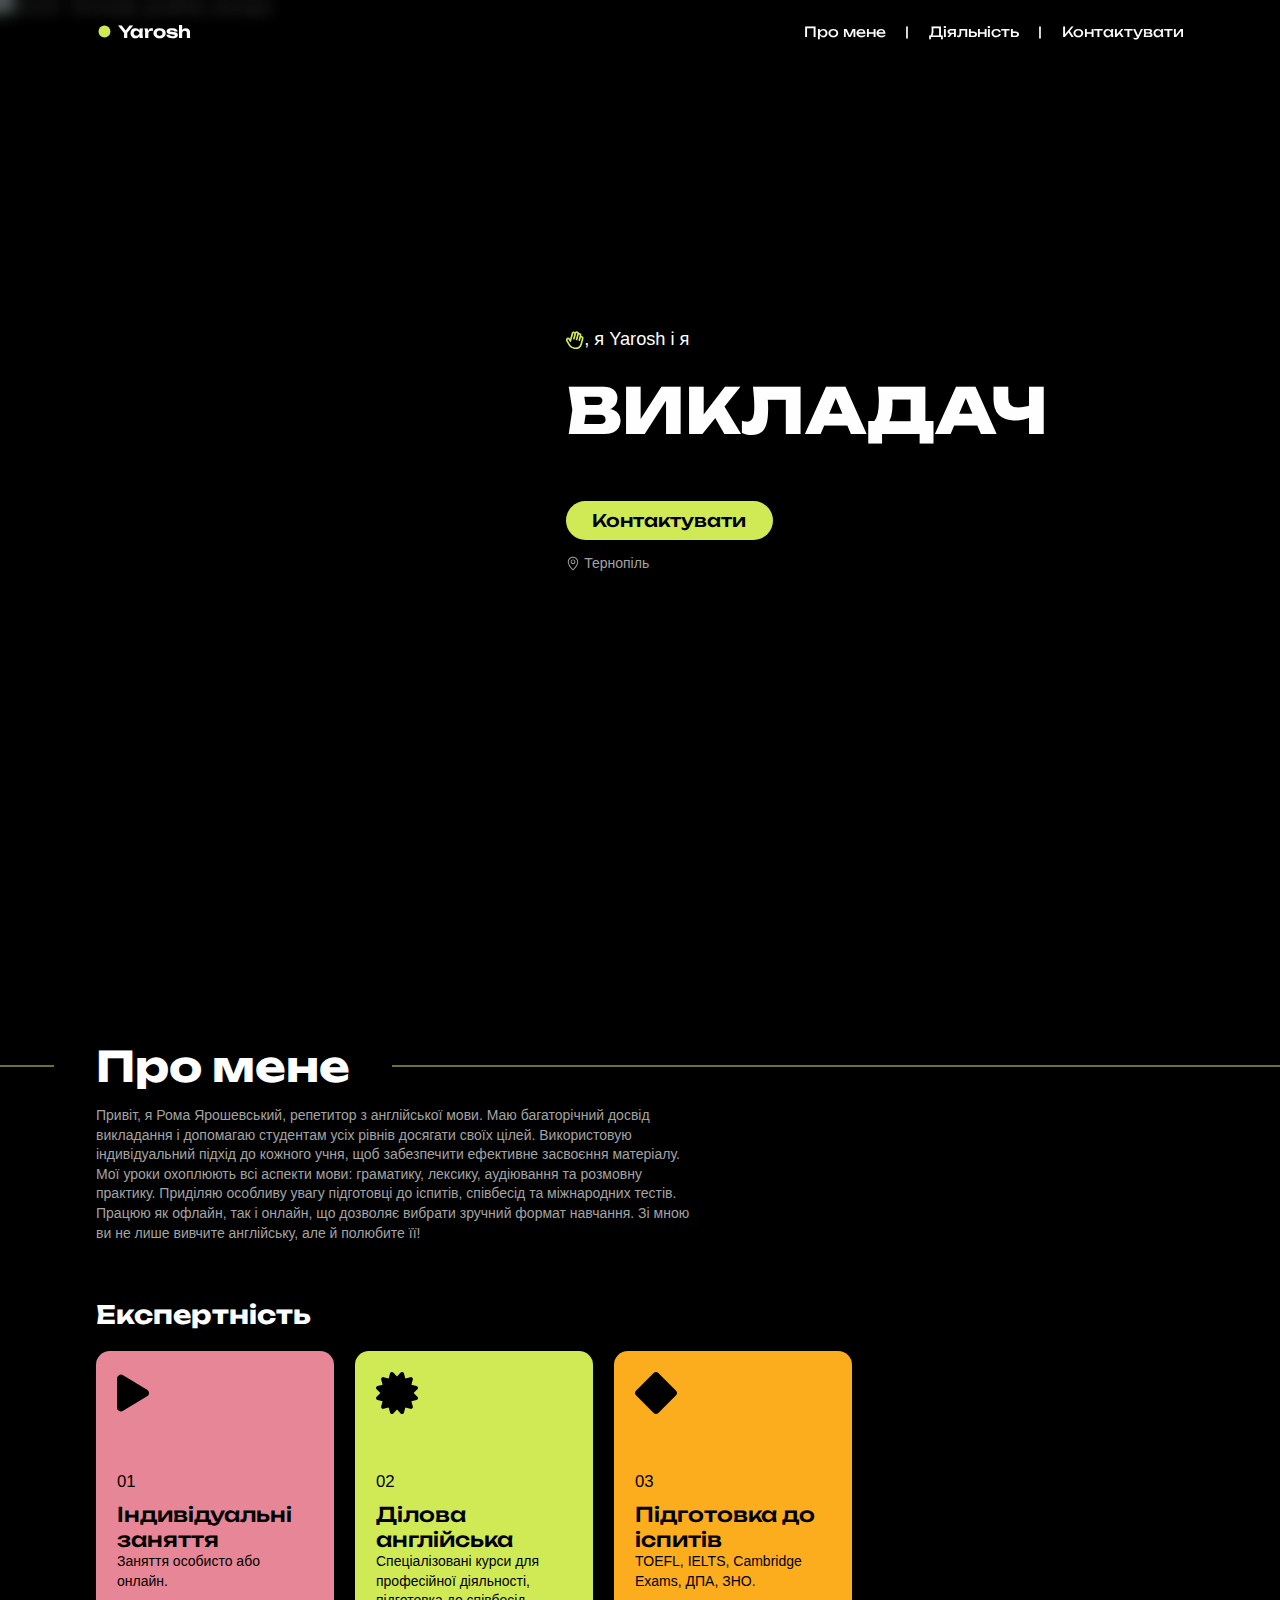
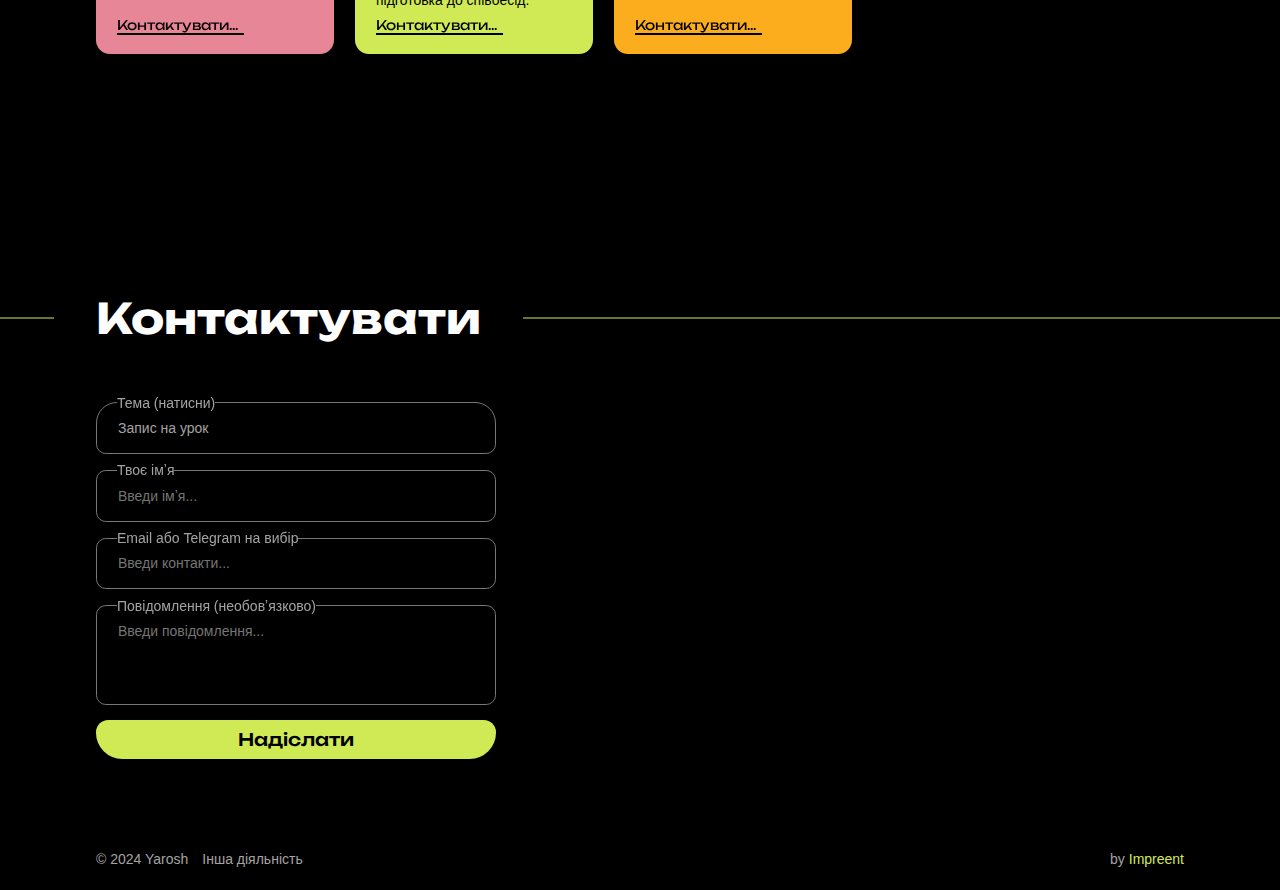
==== commit 7d779f60: "add somewhat meaningful text" ====
--- a/index.html
+++ b/index.html
@@ -55,41 +55,40 @@
     <section id="about">
         <h1 class="section-title">Про мене <div class="line"></div></h1>
         <p class="section-subtitle">
-            Привіт, я Рома Ярошевський, крутий хлоп з тернополя, розказую трохи про себе.
-            Lorem ipsum dolor sit amet consectetur adipisicing elit. Laudantium autem, rem recusandae animi aliquam, magnam labore nostrum eligendi, vel dolorem sequi debitis delectus eveniet perspiciatis nihil soluta iste asperiores nam.
+            Привіт, я Рома Ярошевський, репетитор з англійської мови. Маю багаторічний досвід викладання і допомагаю студентам усіх рівнів досягати своїх цілей. Використовую індивідуальний підхід до кожного учня, щоб забезпечити ефективне засвоєння матеріалу. Мої уроки охоплюють всі аспекти мови: граматику, лексику, аудіювання та розмовну практику. Приділяю особливу увагу підготовці до іспитів, співбесід та міжнародних тестів. Працюю як офлайн, так і онлайн, що дозволяє вибрати зручний формат навчання. Зі мною ви не лише вивчите англійську, але й полюбите її!
         </p>
         <h2>Експертність</h2>
         <div class="cards-wrapper">
             <div class="card" style="background-color:var(--brand2)">
                 <img src="./static/img/icons/camera.svg" alt="Я фотограф">
                 <p class="header">01</p>
-                <h3 class="title">Фотограф</h3>
+                <h3 class="title">Індивідуальні заняття</h3>
                 <div class="bottom-wrapper">
-                    <p class="desc">Я роблю круті фото портрети</p>
-                    <a href="#photo" class="cta">Більше...</a>
+                    <p class="desc">Заняття особисто або онлайн.</p>
+                    <a href="#contact" class="cta">Контактувати...</a>
                 </div>
             </div>
             <div class="card" style="background-color:var(--brand1)">
                 <img src="./static/img/icons/design.svg" alt="Я графічний дизайнер">
                 <p class="header">02</p>
-                <h3 class="title">Дизайнер</h3>
+                <h3 class="title">Ділова англійська</h3>
                 <div class="bottom-wrapper">
-                    <p class="desc">Я дуже крутий графічний дизайнер</p>
-                    <a href="#design" class="cta">Більше...</a>
+                    <p class="desc">Спеціалізовані курси для професійної діяльності, підготовка до співбесід.</p>
+                    <a href="#contact" class="cta">Контактувати...</a>
                 </div>
             </div>
             <div class="card" style="background-color:var(--brand3)">
                 <img src="./static/img/icons/tutor.svg" alt="Я викладач">
                 <p class="header">03</p>
-                <h3 class="title">Викладач</h3>
+                <h3 class="title">Підготовка до іспитів</h3>
                 <div class="bottom-wrapper">
-                    <p class="desc">Я супер пупер репетитор з англійської</p>
-                    <a href="#tutor" class="cta">Більше...</a>
+                    <p class="desc">TOEFL, IELTS, Cambridge Exams, ДПА, ЗНО.</p>
+                    <a href="#contact" class="cta">Контактувати...</a>
                 </div>
             </div>
         </div>
     </section>
-    <section id="main-activity">
+    <!-- <section id="main-activity">
         <h1 class="section-title">Діяльність<div class="line"></div></h1>
         <p class="section-subtitle">Я і ще й репетитор з англ</p>
         <div class="features-wrapper">
@@ -107,7 +106,7 @@
             </div>
         </div>
         <a href="#contact" class="brand-btn">Назначити урок</a>
-    </section>
+    </section> -->
     <section id="contact">
         <h1 class="section-title">Контактувати<div class="line"></div></h1>
         <form>
--- a/static/index.css
+++ b/static/index.css
@@ -304,11 +304,11 @@
 #design .designs-wrapper {
     display: flex;
     flex-wrap: wrap;
-    justify-content: right;
     gap: 1.5em;
 }
 
 #design .design {
+    box-shadow: 0 0 1em #fff4;
     width: 20em;
     max-width: 100%;
     border-radius: 1.5em;
@@ -337,12 +337,12 @@
 #design .design:hover p {
     opacity: 1;
 }
-#design .cta {
+/* #design .cta {
     margin-left: auto;
     margin-right: auto;
     display: block;
     width: fit-content;
-}
+} */
 
 #main-activity .section-title {
     margin-bottom: 0;
